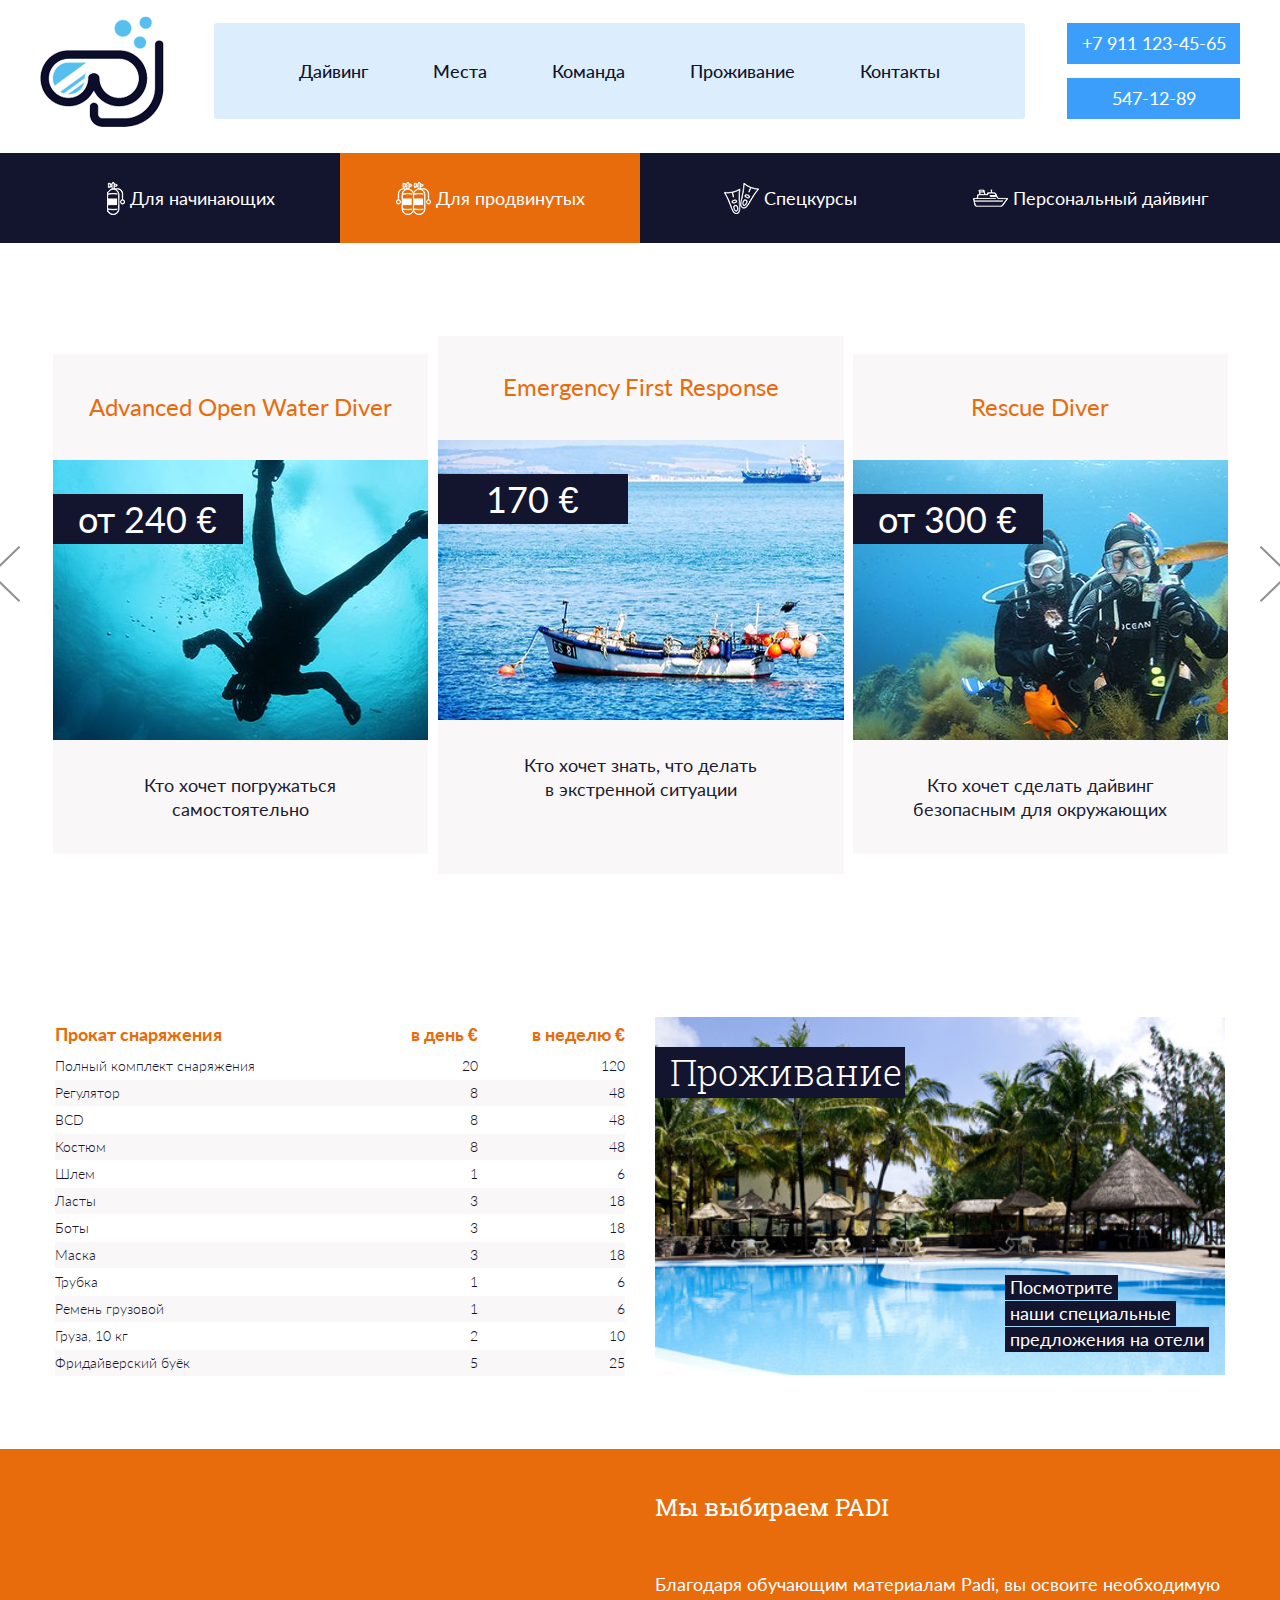
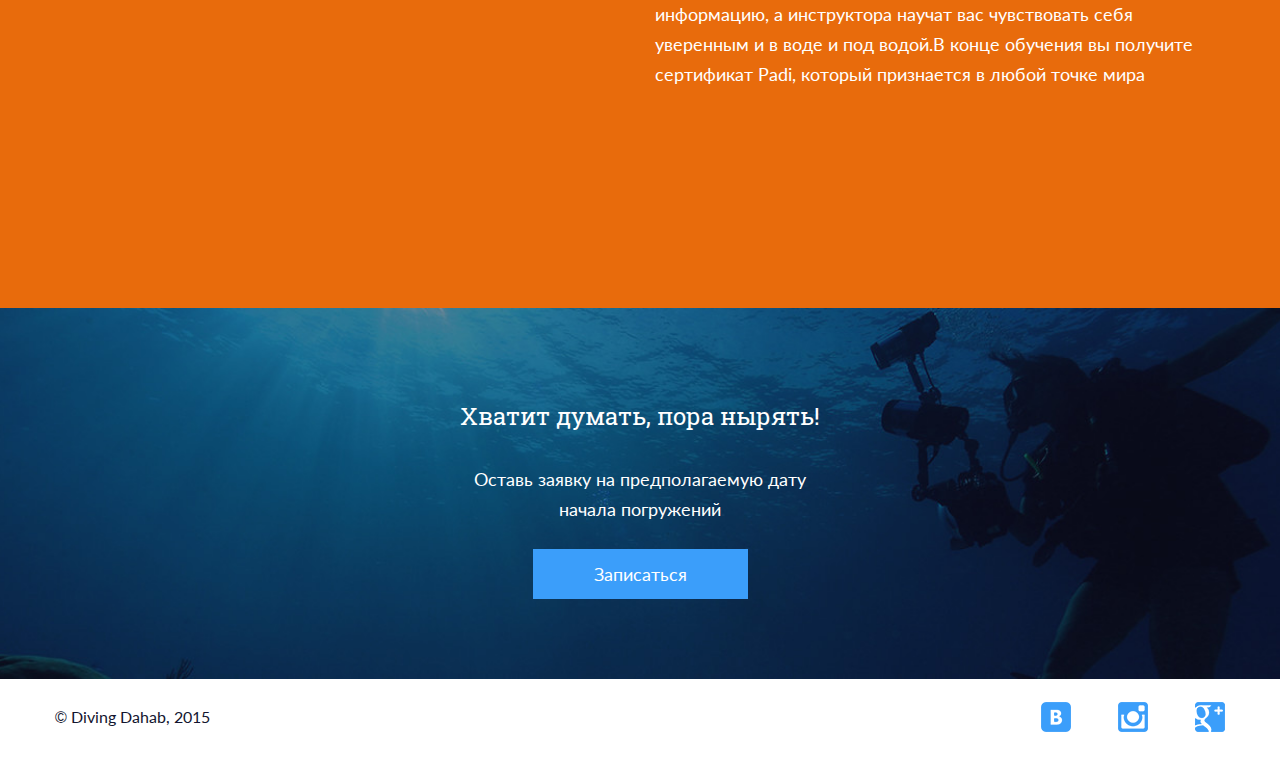
==== cources-catalog.html @ 4f6b6510 "almost done" ====
<!DOCTYPE html>
<html lang="ru">
<head>
	<meta charset="UTF-8">
	<title>Document</title>
	<link href='https://fonts.googleapis.com/css?family=Roboto+Slab:400,300&amp;subset=latin,cyrillic' rel='stylesheet' type='text/css'>
	<link rel="stylesheet" href="css/normalize.css">
	<link rel="stylesheet" href="css/style.css">	
	<link rel="stylesheet" href="css/tablet.css">
	<link rel="stylesheet" href="css/phone.css">
	<link rel="stylesheet" href="css/owl.carousel.css">
</head>
<body>


	<header class="page-header">
		<div class="container">
			<div class="row">
				<a href="index.html"><img src="img/logo.png" alt="" class="logo"></a>
				<div class="contacts-header center">
					<a href="" class="blue-btn phones">+7 911 123-45-65</a>
					<a href="" class="blue-btn phones">547-12-89</a>
				</div>
					<nav class="main-nav main-nav-inner-pages">
						<ul>
							<li><a href="cources-catalog.html">Дайвинг</a></li>
							<li><a href="">Места</a></li>
							<li><a href="">Команда</a></li>
							<li><a href="">Проживание</a></li>
							<li><a href="">Контакты</a></li>
						</ul>
					</nav>

            	<div class="adaptive-wrap">
					<a href="#" id="touch-menu"></a>
					<nav class="adaptive-nav">
						<ul>
							<li><a href="cources-catalog.html">Дайвинг</a></li>
							<li><a href="">Места</a></li>
							<li><a href="">Команда</a></li>
							<li><a href="">Проживание</a></li>
							<li><a href="">Контакты</a></li>
						</ul>
					</nav>
				</div>
			</div>
		</div>
	</header>
	
	<main>
	
	<!--Подменю-табы-->
		<div class="subheader">
			<div class="container">
				<div class="row">
					<nav class="courses-nav tabs__navigation">
						<li class="courses-nav_item"><a href="#first" class="subheader-link"><span class="course-icon start-course"></span><span class="course-name">Для начинающих</span></a></li>
						<li class="courses-nav_item"><a href="#second" class="subheader-link subheader-link--active"><span class="course-icon experienced-course"></span><span class="course-name">Для 
							продвинутых</span></a></li>
						<li class="courses-nav_item"><a href="#third" class="subheader-link"><span class="course-icon special-course"></span><span class="course-name">Спецкурсы</span></a></li>
						<li class="courses-nav_item"><a href="#fourth" class="subheader-link"><span class="course-icon personal-course"></span><span class="course-name">Персональный 
							дайвинг</span></a></li>
					</nav>
				</div>
			</div>
		</div>
		
<!--Содержимое табов-->
<!--Tab1-->
  		<div id="first" class="tabs__section">1</div>
<!--End Tab1-->


 <!--Tab 2-->
  		<div id="second" class="tabs__section">
  			
<!--Corses slider-->
				<div class="all-courses">
					<div class="container">
						<div class="row">
							<div class="client-courses-wrap">
								<div class="owl-carousel" id="courses-carousel">
									<div class="course-item">
										<a href="one-course.html">
											<p class="course-title">Advanced Open Water Diver</p>
											<img src="img/course-item-1.jpg" alt="" class="course-img">
											<p class="course-price">от 240 €</p>
											<p class="target-group">Кто хочет погружаться <br>самостоятельно</p>
										</a>
									</div>
									<div class="course-item">
										<a href="one-course.html">
											<p class="course-title">Emergency First Response</p>
											<img src="img/course-item-2.jpg" alt="" class="course-img">
											<p class="course-price">170 €</p>
											<p class="target-group">Кто хочет знать, что делать<br> в экстренной ситуации</p>
										</a>
									</div>
									<div class="course-item">
										<a href="one-course.html">
											<p class="course-title">Rescue Diver</p>
											<img src="img/course-item-3.jpg" alt="" class="course-img">
											<p class="course-price">от 300 €</p>
											<p class="target-group">Кто хочет сделать дайвинг <br>безопасным для окружающих</p>
										</a>
									</div>
									<div class="course-item">
										<a href="one-course.html">
											<p class="course-title">Advanced Open Water Diver</p>
											<img src="img/course-item-1.jpg" alt="" class="course-img">
											<p class="course-price">от 240 €</p>
											<p class="target-group">Кто хочет погружаться <br>самостоятельно</p>
										</a>
									</div>
									<div class="course-item">
										<a href="one-course.html">
											<p class="course-title">Emergency First Response</p>
											<img src="img/course-item-2.jpg" alt="" class="course-img">
											<p class="course-price">170 €</p>
											<p class="target-group">Кто хочет знать, что делать<br> в экстренной ситуации</p>
										</a>
									</div>
									<div class="course-item">
										<a href="one-course.html">
											<p class="course-title">Rescue Diver</p>
											<img src="img/course-item-3.jpg" alt="" class="course-img">
											<p class="course-price">от 300 €</p>
											<p class="target-group">Кто хочет сделать дайвинг <br>безопасным для окружающих</p>
										</a>
									</div>
									<div class="course-item">
										<a href="one-course.html">
											<p class="course-title">Advanced Open Water Diver</p>
											<img src="img/course-item-1.jpg" alt="" class="course-img">
											<p class="course-price">от 240 €</p>
											<p class="target-group">Кто хочет погружаться <br>самостоятельно</p>
										</a>
									</div>
									<div class="course-item">
										<a href="one-course.html">
											<p class="course-title">Emergency First Response</p>
											<img src="img/course-item-2.jpg" alt="" class="course-img">
											<p class="course-price">170 €</p>
											<p class="target-group">Кто хочет знать, что делать<br> в экстренной ситуации</p>
										</a>
									</div>
									<div class="course-item">
										<a href="one-course.html">
											<p class="course-title">Rescue Diver</p>
											<img src="img/course-item-3.jpg" alt="" class="course-img">
											<p class="course-price">от 300 €</p>
											<p class="target-group">Кто хочет сделать дайвинг <br>безопасным для окружающих</p>
										</a>
									</div>
								</div>
							</div>
						</div>
					</div>
				</div>
 <!--Corses slider-->	
			
<!---Offers-->
				<div class="offers">
					<div class="container">
						<div class="row">
							<div class="col-md-6 col-sm-7">
								<table class="offers-table">
									<tr>
										<th>Прокат снаряжения</th>
										<th>в день €</th>
										<th>в неделю €</th>
									</tr>
									<tr>
										<td>Полный комплект снаряжения</td>
										<td>20</td>
										<td>120</td>
									</tr>
									<tr>
										<td>Регулятор</td>
										<td>8</td>
										<td>48</td>
									</tr>
									<tr>
										<td>BCD</td>
										<td>8</td>
										<td>48</td>
									</tr>
									<tr>
										<td>Костюм</td>
										<td>8</td>
										<td>48</td>
									</tr>
									<tr>
										<td>Шлем</td>
										<td>1</td>
										<td>6</td>
									</tr>
									<tr>
										<td>Ласты</td>
										<td>3</td>
										<td>18</td>
									</tr>
									<tr>
										<td>Боты</td>
										<td>3</td>
										<td>18</td>
									</tr>
									<tr>
										<td>Маска</td>
										<td>3</td>
										<td>18</td>
									</tr>
									<tr>
										<td>Трубка</td>
										<td>1</td>
										<td>6</td>
									</tr>
									<tr>
										<td>Ремень грузовой</td>
										<td>1</td>
										<td>6</td>
									</tr>
									<tr>
										<td>Груза, 10 кг</td>
										<td>2</td>
										<td>10</td>
									</tr>
									<tr>
										<td>Фридайверский буёк</td>
										<td>5</td>
										<td>25</td>
									</tr>
								</table>
							</div>
							<div class="col-md-6 col-sm-5 col-xs-12">
								<div class="offers-image">
									<h3 class="service-item-title offers-img-title">Проживание</h3>
									<p class="offers-img-text service-hover-text"><span>Посмотрите</span> <span>наши специальные</span><span> предложения на отели</span></p>
								</div>
							</div>
						</div>
					</div>
				</div>
<!---Offers-->

<!--Learning-->
 				<div class="learning">
 					<div class="container">
 						<div class="row">
 							<div class="col-md-6 col-sm-12">
 								<div class="video-container"><iframe src="https://www.youtube.com/embed/E91O_fN4Mpo" allowfullscreen></iframe></div>
 							</div>
 							<div class="col-md-6 hide">
 								<p class="subtitle learning-title">Мы выбираем PADI</p>
 								<p class="learning-text">Благодаря обучающим материалам Padi,  вы освоите необходимую информацию, а инструктора научат вас чувствовать себя уверенным и в воде и под водой.В конце обучения вы получите сертификат Padi, который признается в любой точке мира
 								</p>
 							</div>
 						</div>
 					</div>
 				</div>
 <!--Learning-->
			
<!--Promo with btn-->
				<div class="courses-promo">
					<div class="container">
						<div class="row center">
							<p class="subtitle promo-title">Хватит думать, пора нырять!</p>
							<p class="promo-text courses-promo-text">Оставь заявку на предполагаемую дату <br>начала погружений</p>
							<a href="#0" class="cd-popup-trigger promo-btn blue-btn">Записаться</a>
						</div>
					</div>
				</div>
<!--Promo with btn-->
		
<!--Pop up-->
		<div class="cd-popup" role="alert">
			<div class="cd-popup-container">
				<p>Оставьте заявку, и мы с вами свяжемся</p>
				
				<div class="form-row clearfix">
					<div class="form-field pull-left">
						<label for="course-field" class="">Выберите курс:</label><br>
						<select name="course" id="course-field" class="max-size">
							<option value="course1">1</option>
							<option value="course2">2</option>
							<option value="course3">3</option>
							<option value="course4">4</option>
						</select>
					</div>
					<div class="form-field pull-left">
						<label for="">Имя</label><br>
						<input type="text" name="name" id="name-field" class="max-size">
					</div>
				</div>
				
				<div class="form-row clearfix">
					<div class="form-field pull-left hide-field">
						<label for="from-month-field" class="">Начало занятий:</label><br>
						<input type="text" name="from-day" class="narrow-size">
						<select name="from-month" id="from-month-field" class="mid-size">
							<option value="month1">Сентябрь</option>
							<option value="month2">Октябрь</option>
							<option value="month3">Ноябрь</option>
							<option value="month4">Декабрь</option>
						</select><br>
						<span class="comment">Когда желаете начать обучение?</span>
					</div>
					<div class="form-field pull-left">
						<label for="phone-field">Телефон</label><br>
						<input type="text" name="phone" id="phone-field" class="max-size">
					</div>
				</div>
				
				<div class="form-row clearfix">
					<div class="form-field pull-left hide-field">
						<label for="to-day-field" >Свободны до:</label><br>
						<input type="text" name="to-day" id="to-day-field" class="narrow-size">
						<input type="text" name="to-month" id="to-month-field" class="mid-size"><br>
						<span class="comment">До какой даты планируете заниматься?</span>
					</div>
					<div class="form-field pull-left">
						<label for="email-field">e-mail</label><br>
						<input type="text" name="email" id="email-field" class="max-size">
					</div>
				</div>
				
				<div class="form-row">
					<label for="wishes-field">Пожелания</label><br>	
					<textarea name="" rows="4" id="wishes-field" class="max-size"></textarea>
				</div>
				
				
					<ul class="cd-buttons">
						<li><a href="#0" type="submit" class="promo-btn blue-btn">Записаться</a></li>
					</ul>
				<a href="#0" class="cd-popup-close img-replace">Close</a>
			</div> 
		</div> 
<!--End pop up-->
		
			</div>
<!--End Tab-2-->
 			
 		
<!--Tab3-->
 		<div id="third" class="tabs__section">3</div>
<!--End Tab-3-->
 											
<!--Tab4-->
  		<div id="fourth" class="tabs__section">4</div>
<!--Tab4-->	


	</main>

			
<!--Footer-->
 	<footer class="page-footer">
 		<div class="container">
 			<div class="row">
 				<div class="col-md-3 col-sm-3 col-xs-4">
 					<p class="copywrite">&#169; Diving Dahab, 2015</p>
 				</div>
 				<div class="col-md-3 col-md-offset-6 col-sm-4 col-sm-offset-5 col-xs-4">
 					<div class="socials">
							<a href="#" class="social social-vk"></a>
							<a href="#" class="social social-inst"></a>
							<a href="#" class="social social-google"></a>
					</div>
 				</div>
 			</div>
 		</div>
 	</footer>
 		
 			
 	<script src="js/jquery-1.11.3.min.js" type="text/javascript"></script>
 	<script type="text/javascript" src="js/jquery-migrate-1.2.1.min.js"></script>
	<script type="text/javascript" src="js/index.js"></script>		
<!--Subheader tabs-->
	<script type="text/javascript" src="js/puretabs.js"></script>
	<script>
		var className = 'subheader-link',              // Общий класс ссылок
    	activeClassName = 'subheader-link--active' // Класс активной ссылки
  		pureTabs.init('subheader-link', 'subheader-link--active');
	</script>
<!--Subheader tabs-->
	
	<script src="js/owl.carousel.js"></script>
	
	<script>
	$(document).ready(function () {
  
    var carousel = $("#courses-carousel");
  
		carousel.owlCarousel({
     		items:3,
	 		itemsDesktopSmall : [1219,2],
    		itemsTablet: [768,1],
    		itemsMobile : [479,1],
	   		navigation:true,
			navigationText:false,
			autoPlay: 3000,
	   
     afterAction: function(el){
       //remove class active
       this
       .$owlItems
       .removeClass('active')
      
       //add class active
       this
       .$owlItems //owl internal $ object containing items
       .eq(this.currentItem + 1)
       .addClass('active')
      
     }
     
    }); 
});
	</script>
	
	
	<script>
	//Pop up

jQuery(document).ready(function($){
	//open popup
	$('.cd-popup-trigger').on('click', function(event){
		event.preventDefault();
		$('.cd-popup').addClass('is-visible');
	});
	
	//close popup
	$('.cd-popup').on('click', function(event){
		if( $(event.target).is('.cd-popup-close') || $(event.target).is('.cd-popup') ) {
			event.preventDefault();
			$(this).removeClass('is-visible');
		}
	});
	//close popup when clicking the esc keyboard button
	$(document).keyup(function(event){
    	if(event.which=='27'){
    		$('.cd-popup').removeClass('is-visible');
	    }
    });
});

	</script>
	

</body>		
</html>
---- css/style.css ----
/*Grid*/

body {
	overflow-x: hidden;
}

.container {
  margin-right: auto;
  margin-left: auto;
  padding-left: 15px;
  padding-right: 15px;
}
@media screen and (min-width: 768px) and (max-width:1219px) {
  .container {
    width: 768px;
  }
}

@media screen and (min-width: 992px) {
  .container {
    width: 970px;
  }
}

@media screen and (min-width: 1220px) {
  .container {
    width: 1200px;
  }
}
.container-fluid {
  margin-right: auto;
  margin-left: auto;
  padding-left: 15px;
  padding-right: 15px;
}
.row {
  margin-left: -15px;
  margin-right: -15px;
}
.col-xs-1, .col-sm-1, .col-md-1, .col-lg-1, .col-xs-2, .col-sm-2, .col-md-2, .col-lg-2, .col-xs-3, .col-sm-3, .col-md-3, .col-lg-3, .col-xs-4, .col-sm-4, .col-md-4, .col-lg-4, .col-xs-5, .col-sm-5, .col-md-5, .col-lg-5, .col-xs-6, .col-sm-6, .col-md-6, .col-lg-6, .col-xs-7, .col-sm-7, .col-md-7, .col-lg-7, .col-xs-8, .col-sm-8, .col-md-8, .col-lg-8, .col-xs-9, .col-sm-9, .col-md-9, .col-lg-9, .col-xs-10, .col-sm-10, .col-md-10, .col-lg-10, .col-xs-11, .col-sm-11, .col-md-11, .col-lg-11, .col-xs-12, .col-sm-12, .col-md-12, .col-lg-12 {

  min-height: 1px;
  padding-left: 15px;
  padding-right: 15px;
}

@media screen and (max-width: 767px) {
	.col-xs-1, .col-xs-2, .col-xs-3, .col-xs-4 {
  float: left;
}
.col-xs-4 {
  width: 100%;
}
.col-xs-3 {
  width: 75%;
}
.col-xs-2 {
  width: 50%;
}
.col-xs-1 {
  width: 25%;
}

.col-xs-offset-4 {
  margin-left: 100%;
}
.col-xs-offset-3 {
  margin-left: 75%;
}
.col-xs-offset-2 {
  margin-left: 50%;
}
.col-xs-offset-1 {
  margin-left: 25%;
}
.col-xs-offset-0 {
  margin-left: 0%;
}	
}

@media screen and (min-width: 768px) {
  .col-sm-1, .col-sm-2, .col-sm-3, .col-sm-4, .col-sm-5, .col-sm-6, .col-sm-7, .col-sm-8, .col-sm-9, .col-sm-10, .col-sm-11, .col-sm-12 {
    float: left;
  }
  .col-sm-12 {
    width: 100%;
  }
  .col-sm-11 {
    width: 91.66666667%;
  }
  .col-sm-10 {
    width: 83.33333333%;
  }
  .col-sm-9 {
    width: 75%;
  }
  .col-sm-8 {
    width: 66.66666667%;
  }
  .col-sm-7 {
    width: 58.33333333%;
  }
  .col-sm-6 {
    width: 50%;
  }
  .col-sm-5 {
    width: 41.66666667%;
  }
  .col-sm-4 {
    width: 33.33333333%;
  }
  .col-sm-3 {
    width: 25%;
  }
  .col-sm-2 {
    width: 16.66666667%;
  }
  .col-sm-1 {
    width: 8.33333333%;
  }
  
  .col-sm-offset-12 {
    margin-left: 100%;
  }
  .col-sm-offset-11 {
    margin-left: 91.66666667%;
  }
  .col-sm-offset-10 {
    margin-left: 83.33333333%;
  }
  .col-sm-offset-9 {
    margin-left: 75%;
  }
  .col-sm-offset-8 {
    margin-left: 66.66666667%;
  }
  .col-sm-offset-7 {
    margin-left: 58.33333333%;
  }
  .col-sm-offset-6 {
    margin-left: 50%;
  }
  .col-sm-offset-5 {
    margin-left: 41.66666667%;
  }
  .col-sm-offset-4 {
    margin-left: 33.33333333%;
  }
  .col-sm-offset-3 {
    margin-left: 25%;
  }
  .col-sm-offset-2 {
    margin-left: 16.66666667%;
  }
  .col-sm-offset-1 {
    margin-left: 8.33333333%;
  }
  .col-sm-offset-0 {
    margin-left: 0%;
  }
}
@media (min-width: 1220px) {
  .col-md-1, .col-md-2, .col-md-3, .col-md-4, .col-md-5, .col-md-6, .col-md-7, .col-md-8, .col-md-9, .col-md-10, .col-md-11, .col-md-12 {
    float: left;
  }
  .col-md-12 {
    width: 100%;
  }
  .col-md-11 {
    width: 91.66666667%;
  }
  .col-md-10 {
    width: 83.33333333%;
  }
  .col-md-9 {
    width: 75%;
  }
  .col-md-8 {
    width: 66.66666667%;
  }
  .col-md-7 {
    width: 58.33333333%;
  }
  .col-md-6 {
    width: 50%;
  }
  .col-md-5 {
    width: 41.66666667%;
  }
  .col-md-4 {
    width: 33.33333333%;
  }
  .col-md-3 {
    width: 25%;
  }
  .col-md-2 {
    width: 16.66666667%;
  }
  .col-md-1 {
    width: 8.33333333%;
  }

  .col-md-offset-12 {
    margin-left: 100%;
  }
  .col-md-offset-11 {
    margin-left: 91.66666667%;
  }
  .col-md-offset-10 {
    margin-left: 83.33333333%;
  }
  .col-md-offset-9 {
    margin-left: 75%;
  }
  .col-md-offset-8 {
    margin-left: 66.66666667%;
  }
  .col-md-offset-7 {
    margin-left: 58.33333333%;
  }
  .col-md-offset-6 {
    margin-left: 50%;
  }
  .col-md-offset-5 {
    margin-left: 41.66666667%;
  }
  .col-md-offset-4 {
    margin-left: 33.33333333%;
  }
  .col-md-offset-3 {
    margin-left: 25%;
  }
  .col-md-offset-2 {
    margin-left: 16.66666667%;
  }
  .col-md-offset-1 {
    margin-left: 8.33333333%;
  }
  .col-md-offset-0 {
    margin-left: 0%;
  }
}

.clearfix:before,
.clearfix:after,
.container:before,
.container:after,
.container-fluid:before,
.container-fluid:after,
.row:before,
.row:after {
  content: " ";
  display: table;
}
.clearfix:after,
.container:after,
.container-fluid:after,
.row:after {
  clear: both;
}
.center-block {
  display: block;
  margin-left: auto;
  margin-right: auto;
}
.pull-right {
  float: right !important;
}
.pull-left {
  float: left !important;
}


/*Общие стили*/

@font-face {
    font-family: 'Lato';
    src: url('../fonts/latoregular.woff2') format('woff2'),
		url('../fonts/latoregular.woff') format('woff'),
		url('../fonts/latoregular.ttf') format('truetype');
    font-weight: 400;
    font-style: normal;
}

@font-face {
    font-family: 'Lato';
    src: url('../fonts/latoitalic.woff2') format('woff2'),
		url('../fonts/latoitalic.woff') format('woff'),
		url('../fonts/latoitalic.ttf') format('truetype');
    font-weight: 400;
    font-style: italic;
}

@font-face {
    font-family: 'Lato';
    src: url('../fonts/latomedium.woff2') format('woff2'),
		url('../fonts/latomedium.woff') format('woff'),
		url('../fonts/latomedium.ttf') format('truetype');
    font-weight: 500;
    font-style: normal;
}

@font-face {
    font-family: 'Lato';
    src: url('../fonts/latobold.woff2') format('woff2'),
		url('../fonts/latobold.woff') format('woff'),
		url('../fonts/latobold.ttf') format('truetype');
    font-weight: 700;
    font-style: normal;
}

@font-face {
    font-family: 'Lato';
    src: 
		url('../fonts/latolight.woff2') format('woff2'), 
		url('../fonts/latolight.woff') format('woff'), 
		url('../fonts/latolight.ttf') format('truetype');
    font-weight: 300;
    font-style: normal;
}

body {
    font-family: 'Lato', sans-serif;
    font-size: 18px;
	color: #13152f;
	font-weight: 400;
}


.center {
	text-align: center;
}

.page-header, .about-us, .services, .promo, .reviews, .main-page-header, .learning, .offers, .courses-promo {
	-webkit-box-sizing: border-box;
	-moz-box-sizing: border-box;
	box-sizing: border-box;
}

/*Стили главной*/

/*Header*/

.main-page-header {
	min-height: 508px;
	background: url(../img/bg_header.jpg) no-repeat 50% 50%;
	-webkit-background-size: cover;
	background-size: cover;
	padding: 16px 0 152px;
}

.logo {
	float: left;
	margin-right: 50px;
	width: 124px;
	height: 111px;
}


.adaptive-nav {
	display: none;
}

.main-nav {
	float: left;
	text-align: center;
	margin-top: 7px;
	margin-right: 30px;
	min-height: 96px;
	background-color: rgba(255,255,255,0.6);
	border-radius: 3px;
	padding: 0 85px;
	-webkit-box-sizing: border-box;
	-moz-box-sizing: border-box;
	box-sizing: border-box;
}

.main-nav ul {
	margin: 0;
	padding: 0;
}

.main-nav li {
	display: inline-block;
	vertical-align: middle;
    margin-right: 60px;
	line-height: 96px;
}

.main-nav li:last-child {
	margin-right: 0;
} 

.main-nav a {
	color: #12142d;
	font-weight: 500;
	padding-bottom: 3px;
}

.main-nav a:hover {
	border-bottom: 3px solid #4aa5f9;
}

/*Адаптвная менюшка*/

.adaptive-wrap {
	display: none;
	position: absolute;
	top: 100px;
	clear: both;
	background: rgba(255,255,255,0.9);
	margin-top: 8px;
	width: 100%;
	border-radius: 3px;
}

.adaptive-nav {
	display: block;
}
	
.adaptive-nav li {
		padding-left: 17px;
		margin-bottom: 10px;
}
	
.adaptive-nav a {
		color: #12142d;
		font-weight: 500;
		padding-bottom: 3px;
}
	
.adaptive-nav a:hover {
		border-bottom: 3px solid #4aa5f9;
}
	
#touch-menu {
		display: block;
		height: 50px;
		background: url(../img/icon_menu.png) no-repeat 97% 50%;
}

.contacts-header {
	float: right;
	width: 173px;
	margin-top: 7px;
}

.blue-btn {
	color: #fff;
	background-color: #3b9efa;
	display: inline-block;
	-webkit-box-sizing: border-box;
	-moz-box-sizing: border-box;
	box-sizing: border-box;
	text-align: center;
}

.blue-btn:hover {
	background-color: #43bef9;
}

.phones {
	width: 173px;
	height: 41px;
	line-height: 41px;
	color: #fff;
	margin-bottom: 14px;
	background-color: #3b9efa;
}

.phones:last-child {
	margin-bottom: 0;
}

.header-title {
	margin-top: 100px;
	margin-bottom: 11px;
	font-size: 36px;
	line-height: 46px;
	font-weight: 700;
	color: #fff;
	display: inline-block;
	padding: 0 12px;
	background-color: #13152e;
}

.header-subtitle {
	color: #fff;
	font-size: 24px;
	line-height: 38px;
	font-weight: 700;
	width: 620px;
}

.header-subtitle span {
	background-color: #13152e;
	line-height: 35px;
	height: 35px;
}


/*about us*/

.about-us {
	min-height: 527px;
	padding: 7px 0;
}

.about-us-info {
	padding-top: 43px;
}

.subtitle {
	font-family: 'Roboto Slab', serif;
	font-size: 24px;
	line-height: 36px;
}

.about-us-title {
	margin-bottom: 25px;
}

.about-us_text {
	line-height: 30px;
	margin-bottom: 50px;
}

.about-us_feature {
	margin-bottom: 40px;
	color: #e86b0c;
	display: inline-block;
	vertical-align: middle;
}

.about-us_feature:before {
	content: '';
	display: inline-block;
	vertical-align: middle;
	width: 30px;
	height: 30px;
	margin-right: 10px;
}

.feature-wifi:before {
	background: url(../img/sprites.png) no-repeat -50px -150px;
}

.feature-rus-team:before {
	background: url(../img/sprites.png) no-repeat  0 -150px;
}

.feature-supplies:before {
	background: url(../img/sprites.png) no-repeat 0 -100px;
}

.feature-rest:before {
	background: url(../img/sprites.png) no-repeat -50px -99px;
}

/*About us - photos*/

.about-us-photos {
	position: absolute;
	right: 0;
	font-size: 0;
	height: 515px;
	width: 50%;
	padding-left: 15px;
}

.abous-us_img {
	display: inline-block;
	margin-right: 1%;
	
}

.abous-us_img-1 {
	width: 37%;
	height: 339px;
	background: url(../img/about-us-1.jpg) no-repeat 50% 50%;
	-webkit-background-size: cover;
	background-size: cover;
	margin-bottom: 8px;
}

.abous-us_img-2 {
	width: 62%;
	height: 339px;
	background: url(../img/about-us-2.jpg) no-repeat 50% 50%;
	-webkit-background-size: cover;
	background-size: cover;
	margin-right: 0;
	margin-bottom: 8px;
}

.abous-us_img-3 {
	width: 37%;
	height: 166px;
	background: url(../img/about-us-3.jpg) no-repeat 50% 50%;
	-webkit-background-size: cover;
	background-size: cover;
}

.abous-us_img-4 {
	width: 30.5%;
	background: url(../img/about-us-4.jpg) no-repeat 50% 50%;
	height: 166px;
	-webkit-background-size: cover;
	background-size: cover;
}

.abous-us_img-5 {
	width: 30.5%;
	margin-right: 0;
	background: url(../img/about-us-5.jpg) no-repeat 50% 50%;
	height: 166px;
	-webkit-background-size: cover;
	background-size: cover;
}

/*Services*/

.services {
	font-size: 0;
}

.service-item {
	display: inline-block;
	position: relative;
	width: 33%;
	height: 350px;
	margin-right: 0.3%;
}

.service-item:last-child {
	margin-right: 0;
}

.service-item-diving {
	background-image: url(../img/diving.jpg);
	-webkit-background-size: cover;
	background-size: cover;
}

.service-item-places {
	background-image: url(../img/places.jpg);
	-webkit-background-size: cover;
	background-size: cover;
}

.service-item-living {
	background-image: url(../img/living.jpg);
	-webkit-background-size: cover;
	background-size: cover;
}

.service-item-title {
	position: absolute;
	top: 30px;
	font-size: 36px;
	color: #fff;
	width: 250px;
	background-color: #13152e;
	font-family: 'Roboto Slab', serif;
	font-weight: 300;
	padding-left: 15px;
	z-index: 5;
}

.service-hover {
	position: absolute;
	width: 100%;
	height: 350px;
	background-color: rgba(19,21,46, 0.86);
	visibility: hidden;

}

.service-hover-text {
	position: absolute;
	font-size: 18px;
	line-height: 26px;
	color: #fff;
	width: 220px;
	right: 0;
	bottom: 23px;
}

.service-hover span {
	display: inline-block;
	background: #13152e;
	padding: 0px 12px 0px 6px;
	margin-bottom: 1px;
	height: 25px;
	line-height: 25px;
}

.service-item:hover {
	background-color: rgba(19,21,46,0.2);
}

.service-item:hover .service-hover{
	visibility: visible;
}


/*Promo*/

.promo {
	min-height: 350px;
	padding: 55px 0;
}

.promo-title {
	margin-bottom: 36px;
}

.promo-text {
	width: 775px;
	margin: 0 auto;
	line-height: 30px;
	margin-bottom: 45px;
}

.promo-text-adaptive {
	display: none;
	margin: 0 auto;
	line-height: 30px;
	margin-bottom: 60px;
}

.promo-btn {
	width: 215px;
	height: 50px;
	line-height: 50px;
}


/*Team*/

.team {
	font-size: 0;
	overflow: hidden;
	width: 2300px;
	margin: 0 auto 8px;
}

.team-member {
	font-size: 34px;
	display: inline-block;
	width: 275px;
	height: 275px;
	margin-right: 9px;
	vertical-align: middle;
	position: relative;
}

.team-member:last-child {
	margin-right: 0;
}

.team-member_hover {
	font-family: 'Roboto Slab', serif;
	width: 275px;
	height: 275px;
	color: #fff;
	font-size: 34px;
	line-height: 40px;
	font-weight: 300;
	position: absolute;
	top: 0;
	visibility: hidden;
	padding: 15px 25px 0 19px;
}

.team-member:hover .team-member_hover {
	visibility: visible;
	background-color: rgba(19,21,46,0.86);
	cursor: pointer;
}


/*Reviews*/

.reviews {
	min-height: 350px;
	background-color: #e86b0c;
	padding: 39px 0 36px;
}

.review-slider-wrap {
	position: relative;
}

.review-author {
	position: relative;
	margin-right: 6.35%;
	width: 24%;
	display: inline-block;
	vertical-align: middle;
	overflow: hidden;
}

.review-author img {
	width: 275px;
	height: 275px;
}

.review-author_name {
	position: absolute;
	color: #fff;
	height: 35px;
	line-height: 35px;
	padding-left: 20px;
	padding-right: 48px;
	background-color: #13152e;
	left: 0;
	bottom: 14px;
}

.review-text {
	width: 60%;
	padding: 0 55px;
	color: #fff;
	display: inline-block;
	vertical-align: middle;
	font-size: 24px;
	position: relative;
}

.review-text:before, .review-text:after {
	content: '';
	position: absolute;
	width: 25px;
	height: 23px;
	
}

.review-text:before{
	background: url(../img/sprites.png) no-repeat -250px -125px;
	left: 0;
	top: 5px;
}

.review-text:after {
	background: url(../img/sprites.png) no-repeat -300px -125px;
	right: 0;
	bottom: 5px;
}

.review-prev {
	position: absolute;
	right: 0;
	top: 0;
	background: url(../img/sprites.png) no-repeat -70px 0;
	width: 68px;
	height: 38px;
}

.review-prev:hover {
	background: url(../img/sprites.png) no-repeat -70px -50px;
}

.review-next {
	position: absolute;
	right: 0;
	bottom: 0;
	background: url(../img/sprites.png) no-repeat 0 0;
	width: 68px;
	height: 38px;
}

.review-next:hover {
	background: url(../img/sprites.png) no-repeat 0 -50px;
}



/*Footer*/

.main-page-footer {
	min-height: 574px;
	background: url(../img/bg_footer.jpg) no-repeat 50% 50%;
	-webkit-background-size: cover;
	background-size: cover;
	color: #fff;
	padding: 31px 0 40px;
}

.contacts-footer {
	width: 85%;
	min-height: 433px;
	-webkit-box-sizing: border-box;
	-moz-box-sizing: border-box;
	box-sizing: border-box;
	border: 1px solid #55c4fa;
	padding: 33px 0 45px 20px;
}

.country {
	margin-bottom: 51px;
}

.country:last-child {
	margin-bottom: 0;
}

.country-title {
	margin-bottom: 40px;
}

.country-address, .country-phone {
	margin-bottom: 9px;
}

.country-address:before, .country-phone:before, .country-email:before {
	content: '';
	display: inline-block;
	vertical-align: middle;
	width: 26px;
	height: 26px;
	margin-right: 15px;
}

.country-address:before {
	background: url(../img/sprites.png) no-repeat -330px 0;
}

.country-phone:before {
	background: url(../img/sprites.png) no-repeat -300px -80px;
}

.country-email:before {
	background: url(../img/sprites.png) no-repeat -300px 5px;
}

.feedback {
	padding-top: 40px;
	min-height: 443px;
	-webkit-box-sizing: border-box;
	-moz-box-sizing: border-box;
	box-sizing: border-box;
	position: relative;
}

.feedback-title {
	margin-bottom: 45px;
}

.feedback-text {
	margin-bottom: 40px;
}

/*Feedback form*/

.feedback-form {
	margin: 0;
	padding: 0;
}

.feedback-form input, .feedback-form textarea {
	background-color: transparent;
	border: none;
	outline: none;
	border-bottom: 1px solid #3b9efa;
}

.feedback-form input {
	display: inline-block;
	height: 47px;
	width: 47.5%;
	margin-right: 4%;
	margin-bottom: 32px;
	-webkit-box-sizing: border-box;
	-moz-box-sizing: border-box;
	box-sizing: border-box;
}

.feedback-form input:last-child {
	margin-right: 0;
	
}

.feedback-form input::-webkit-input-placeholder, 
.feedback-form textarea::-webkit-input-placeholder {
	color: #fff;
	padding-left: 20px;
}

.feedback-form textarea {
	width: 100%;
}

.feedback-btn {
	min-width: 203px;
	height: 50px;
	line-height: 50px;
	position: absolute;
	bottom: 0;
}

.copywrite {
	padding-top: 35px;
	font-size: 16px;
	line-height: 36px;
}

.socials {
	text-align: right;
	margin-top: 40px;
}

.social {
	display: inline-block;
	width: 30px;
	height: 30px;
	margin-right: 42px;
}

.social:last-child {
	margin-right: 0;
}

.social-vk {
	background: url(../img/sprites.png) no-repeat 0 -200px;
}

.social-vk:hover {
	background: url(../img/sprites.png) no-repeat -50px -200px;
}

.social-inst {
	background: url(../img/sprites.png) no-repeat -100px -150px;
}

.social-inst:hover {
	background: url(../img/sprites.png) no-repeat -150px -150px;
}

.social-google {
	background: url(../img/sprites.png) no-repeat -100px -100px;
}

.social-google:hover {
	background: url(../img/sprites.png) no-repeat -150px -100px;
}

/*End main page*/




/*Catalog of courses page*/

.page-header {
	min-height: 150px;
	padding: 16px 0 26px;
}

.main-nav-inner-pages {
	background: rgba(78,168,250, 0.2);
}

/*subheader*/

.subheader {
	height: 90px;
	background: #13152e;
}

.courses-nav {
	text-align: center;
	font-size: 0;
}

.courses-nav_item {
	font-size: 18px;
	display: inline-block;
	width: 25%;
	vertical-align: middle;
	height: 90px;
}

.subheader-link {
	color: #fff;
	display: inline-block;
	vertical-align: middle;
	width: 100%;
	position: relative;
	height: 90px;
	-webkit-box-sizing: border-box;
	-moz-box-sizing: border-box;
	box-sizing: border-box;
}

.courses-nav_item:hover {
	background: #e86b0c;
}

.subheader-link--active {
	background: #e86b0c;
}

.course-icon {
	display: inline-block;
	vertical-align: middle;
	width: 35px;
	margin-right: 5px;
	height: 90px;
}

.course-name {
	display: inline-block;
	vertical-align: middle;
	height: 90px;
	line-height: 90px;
}

.start-course {
	background: url(../img/sprites.png) no-repeat -150px -200px;
	width: 20px;
	height: 33px;
}

.experienced-course {
	background: url(../img/sprites.png) no-repeat -200px -200px;
	width: 35px;
	height: 33px;
}

.special-course {
	background: url(../img/sprites.png) no-repeat -250px -200px;
	width: 35px;
	height: 31px;
}

.personal-course {
	background: url(../img/sprites.png) no-repeat -250px -150px;
	width: 35px;
	height: 18px;
}


/*courses-slider*/

.all-courses {
	min-height: 715px;
	padding: 93px 0 125px;
	text-align: center;
}

.owl-carousel {
	text-align: center;
}

.course-item {
	width: 375px;
	margin: 18px auto;
}

.owl-item.active div > a{
	margin-top: -20px;
	height: 540px;
	width: 406px;
	margin-left: -15px;
}

.course-item a{
	display: block;
	width: 375px;
	min-height: 500px;
	-webkit-box-sizing: border-box;
	-moz-box-sizing: border-box;
	box-sizing: border-box;
	text-align: center;
	background: #f9f7f7;
	position: relative;
}

.course-title {
	color: #e86b0c;
	font-size: 24px;
	line-height: 106px;
	width: 100%;
}

.course-img {
	width: 100%;
	height: 280px;
	margin-bottom: 33px;
}

.course-price {
	position: absolute;
	left: 0;
	height: 50px;
	width: 190px;
	font-size: 36px;
	color: #fff;
	background: #13152e;
	top: 140px;
}

.target-group {
	color: #1a1c34;
	line-height: 24px;
}

.owl-prev {
	position: absolute;
	background: url(../img/sprites.png) no-repeat -150px 0;
	width: 30px;
	height: 56px;
	left: -50px;
	top: 210px;
	cursor: pointer;
}

.owl-prev:hover {
	background: url(../img/sprites.png) no-repeat -180px 0;
}

.owl-next {
	position: absolute;
	background: url(../img/sprites.png) no-repeat -215px 0;
	width: 30px;
	height: 56px;
	cursor: pointer;
	right: -50px;
	top: 210px;
}

.owl-next:hover {
	background: url(../img/sprites.png) no-repeat -250px 0;
}


/*Special offers*/

.offers {
	padding-bottom: 73px;
	min-height: 430px;
}

.offers-table {
	width: 100%;
	text-align: right;
	font-size: 14px;
}

.offers-table th {
	color: #e86b0c;
	height: 35px;
	font-size: 18px;
}

tr td:first-child, tr th:first-child {
	text-align: left;
}

tr td {
	font-weight: 300;
}

tr:nth-child(2n) {
	height: 28px;
}

tr:nth-child(2n+1) {
	height: 26px;
	background-color: #f9f7f7;
}

tr:first-child {
	background-color: #fff;
}

.offers-image {
	background: url(../img/living.jpg) no-repeat 0 0;
	-webkit-background-size: cover;
	background-size: cover;
	width: 100%;
	height: 358px;
	position: relative;
}

.service-hover-text span {
	display: inline-block;
	background-color: #13152e;
	padding: 0 5px;
	line-height: 25px;
}


/*Video learning block*/

.learning {
	min-height: 445px;
	padding: 46px 0;
	background-color: #e86b0c;
}

.video-container iframe {
	border: none;
	width: 100%;
	height: 360px;
}

.learning-title {
	color: #fff;
	line-height: 24px;
	margin-bottom: 50px;
}

.learning-text {
	line-height: 30px;
	color: #fff;
}

.courses-promo {
	min-height: 355px;
	padding: 90px 0 80px;
	background: url(../img/bg_call-courses-pages.jpg) no-repeat 50% 50%;
	-webkit-background-size: cover;
	background-size: cover;
	color: #fff;
}

.courses-promo .promo-title {
	margin-bottom: 30px;
}

.courses-promo .promo-text {
	margin-bottom: 25px;
}


/*footer*/

.page-footer {
	min-height: 78px;
	vertical-align: middle;
}

.page-footer .copywrite {
	padding: 0;
	margin-top: 20px;
}

.page-footer .socials {
	margin: 0;
	margin-top: 23px;
}

.social {
    width: 30px;
	height: 30px;
}

.page-footer .social-vk {
	background: url(../img/sprites.png);
	background-position:-50px -200px;
}

.page-footer .social-vk:hover {
	background: url(../img/sprites.png);
	background-position: -100px -200px ;
}

.page-footer .social-inst {
	background: url(../img/sprites.png);
	background-position: -150px -150px ;
}

.page-footer .social-inst:hover {
	background: url(../img/sprites.png);
	background-position: -200px -150px ;
}

.page-footer .social-google {
	background: url(../img/sprites.png);
	background-position: -150px -100px ;
}

.page-footer .social-google:hover {
	background: url(../img/sprites.png);
	background-position: -200px -100px ;
}

/*End catalog page*/


/*Single course page*/

.single-course {
	min-height: 480px;
	margin-top: 35px;
}

.single-course-title {
	text-align: center;
	font-weight: 400;
	font-size: 36px;
	color: #fff;
	height: 90px;
	line-height: 90px;
	background: #e86b0c;
}

.single-course-info {
	height: 390px;
	background: url(../img/bg_single-course.jpg) no-repeat 50% 50%;
	-webkit-background-size: cover;
	background-size: cover;
	position: relative;
}

.single-course-numbers {
	color: #fff;
	font-size: 0px;
	padding-top: 20px;
	height: 90px;
	background: rgba(19,21,46,0.7);
}

.single-course-numbers span {
	display: inline-block;
	font-size: 36px;
	width: 25%;
	text-align: center;
}

.single-course-text {
	position: absolute;
	right: 0;
	bottom: 35px;
	color: #fff;
	width: 595px;
	font-size: 24px;
	line-height: 35px;
}

.single-course-text span {
	display: inline-block;
	background-color: #13152e;
	padding: 0 5px;
	line-height: 33px;
}

.single-course-details {
	min-height: 515px;
	padding: 45px 0 65px;
	-webkit-box-sizing: border-box;
	-moz-box-sizing: border-box;
	box-sizing: border-box;
}

/*lessons tabs*/

.lesson-tabs {
	list-style: none;
	margin-bottom: 30px;
	font-size: 0;
}

.lesson__number {
	display: inline-block;
	vertical-align: middle;
	font-size: 18px;
	margin-right: 5px;
}

.lesson__number:last-child {
	margin-right: 0;
}

.lesson-tabs-link {
	display: inline-block;
	height: 60px;
	border: 1px solid #949494;
	min-width: 60px;
	padding: 0 10px 0 10px;
	-webkit-box-sizing: border-box;
	-moz-box-sizing: border-box;
	box-sizing: border-box;
	text-align: center;
	line-height: 60px;
	color: #949494;
	cursor: pointer;
}

li.current {
	background-color: #13152e;
	color: #fff;
	border: 1px solid transparent;
}

.lesson-title {
	text-align: center;
	font-size: 24px;
	color: #e86b0c;
	margin-bottom: 20px;
}

.lesson-text {
	line-height: 30px;
	margin-bottom: 30px;
}

.lesson-text:last-child {
	margin-bottom: 0;
}


.tab-content{
	display: none;
}

.tab-content.current{
	display: inherit;
}


/*lesson details*/

.accordeon__item {
	background: #f9f7f7;
	margin-bottom: 10px;
}

.lesson-details_title {
	display: block;
	line-height: 60px;
	height: 60px;
	background-color: #eee;
	color: #949494;
	padding-left: 17px;	 transition: all 0.5s ease;
  -moz-transition: all 0.5s ease;
  -webkit-transition: all 0.5s ease;
	cursor: pointer;
}

.lesson-details-active {
	background-color: #e86b0c;
	color: #fff;
}

.lesson-details_title:before {
	content: '';
	display: inline-block;
	vertical-align: middle;
	width: 20px;
	height: 20px;
	margin-right: 10px;
	background-image: url(../img/sprites.png);
	background-position: -330px -50px;
}

.lesson-details-active:before {
	background-image: url(../img/sprites.png);
	background-position: -300px -50px ;
}

.lesson-details_text {
	padding: 10px 0 30px 15px;
}

.single-course-promo-text {
	font-size: 24px;
}


/*pop up styles*/
.img-replace {
  /* replace text with an image */
  display: inline-block;
  overflow: hidden;
  text-indent: 100%;
  color: transparent;
  white-space: nowrap;
}

.cd-popup {
  position: fixed;
  left: 0;
  top: 0;
  height: 100%;
  width: 100%;
  background-color: rgba(44,48,49,0.39);
  opacity: 0;
  visibility: hidden;
  -webkit-transition: opacity 0.3s 0s, visibility 0s 0.3s;
  -moz-transition: opacity 0.3s 0s, visibility 0s 0.3s;
  transition: opacity 0.3s 0s, visibility 0s 0.3s;
	z-index: 20;
}
.cd-popup.is-visible {
  opacity: 1;
  visibility: visible;
  -webkit-transition: opacity 0.3s 0s, visibility 0s 0s;
  -moz-transition: opacity 0.3s 0s, visibility 0s 0s;
  transition: opacity 0.3s 0s, visibility 0s 0s;
}

.cd-popup-container {
  position: relative;
  width: 725px;
  margin: 1em auto;
  background: #FFF;
  text-align: left;
	padding: 0 65px 45px 65px;
  box-shadow: 0 0 20px rgba(0, 0, 0, 0.2);
	
  -webkit-transform: translateY(-40px);
  -moz-transform: translateY(-40px);
  -ms-transform: translateY(-40px);
  -o-transform: translateY(-40px);
  transform: translateY(-40px);
  /* Force Hardware Acceleration in WebKit */
  -webkit-backface-visibility: hidden;
  -webkit-transition-property: -webkit-transform;
  -moz-transition-property: -moz-transform;
  transition-property: transform;
  -webkit-transition-duration: 0.3s;
  -moz-transition-duration: 0.3s;
  transition-duration: 0.3s;
}
.cd-popup-container p {
	font-family: 'Roboto Slab', serif;
	font-size: 24px;
	line-height: 20px;
  	padding: 50px 0;
	text-align: center;
}
.cd-popup-container .cd-buttons:after {
  content: "";
  display: table;
  clear: both;
}
.cd-popup-container .cd-buttons li {
  float: right;
  list-style: none;
}
.cd-popup-container .cd-buttons a {
  display: block;
  color: #FFF;
  -webkit-transition: background-color 0.2s;
  -moz-transition: background-color 0.2s;
  transition: background-color 0.2s;
}

.cd-popup-container .cd-popup-close {
  position: absolute;
  top: 8px;
  right: 8px;
  width: 30px;
  height: 30px;
}

.cd-popup-container .cd-popup-close::before, .cd-popup-container .cd-popup-close::after {
  content: '';
  position: absolute;
  top: 12px;
  width: 14px;
  height: 3px;
  background-color: #8f9cb5;
}

.cd-popup-container .cd-popup-close::before {
  -webkit-transform: rotate(45deg);
  -moz-transform: rotate(45deg);
  -ms-transform: rotate(45deg);
  -o-transform: rotate(45deg);
  transform: rotate(45deg);
  left: 8px;
}
.cd-popup-container .cd-popup-close::after {
  -webkit-transform: rotate(-45deg);
  -moz-transform: rotate(-45deg);
  -ms-transform: rotate(-45deg);
  -o-transform: rotate(-45deg);
  transform: rotate(-45deg);
  right: 8px;
}
.is-visible .cd-popup-container {
  -webkit-transform: translateY(0);
  -moz-transform: translateY(0);
  -ms-transform: translateY(0);
  -o-transform: translateY(0);
  transform: translateY(0);
}

.form-row {
	margin-bottom: 15px;
	font-weight: 300;
}

.form-field {
	width: 280px;
}

.form-field:first-child {
	margin-right: 30px;
}

.comment {
	font-size: 12px;
}

.narrow-size {
	width: 25.5%;
	margin-right: 10.5%;
}

.mid-size {
	width: 62%;
}

.max-size {
	width: 100%;
}

select, input, textarea {
	border: 0;
	background: #f9f7f7;
}
---- css/tablet.css ----
@media screen and (max-width:1219px) {

	
/*main page*/
	.main-page-header {
		min-height: 408px;
	}
	
	.logo {
		height: 80px;
		width: 92px;
	}

	.main-nav {
		float: none;
		clear: both;
		display: block;
		min-width: 100%;
		min-height: 50px;
		margin-top: 13px;
		text-align: center;
	}

	.main-nav li {
		margin-right: 55px;
		line-height: 50px;
		font-size: 16px;
	}

	.contacts-header {
		margin-top: 0;
		margin-bottom: 11px;
	}

	.phones {
		margin-bottom: 3px;
	}

	.about-us {
		min-height: 770px;
		padding: 7px 0;
	}
	
	.about-us-photos {
		position: static;
		width: 100%;
		height: 350px;
		padding: 0;
		margin-bottom: 6px;
	}

	.photos-wrap {
		position: absolute;
		width: 100%;
		height: 350px;
		left: 0;
		right: 0;
	}

	.abous-us_img {
		height: 350px;
	}

	.abous-us_img-1, .abous-us_img-4, .abous-us_img-5 {
		display: none;
	}
	.abous-us_img-2 {
		margin-right: 1%;
		width: 60%;
		margin-bottom: 0;
	}

	.abous-us_img-3 {
		height: 350px;
		width: 39%;
		margin-right: 0;
	}

	.service-item, .service-hover {
		height: 360px;
	}

	.service-item-title {
		font-size: 24px;
		width: 185px;
	}

	.team-member {
		width: 268px;
		height: 268px;
		margin-right: 4px;
		overflow: hidden;
	}

	.review-author {
		width: 33%;
		margin-right: 7%;
		height: 260px;
	}
	
	.review-autor img {
		width: 260px;
		height: 260px;
	}

	.review-text {
		width: 59%;
		overflow: hidden;
	}

	.review-text:before, .review-text:after {
		width: 19px;
		height: 21px;
	}
	
	.review-prev, .review-next {
		position: relative;
		display: none;
	}
	
	.slick-dots {
		position: absolute;
		bottom: -10px;
		display: block;
    width: 59%;
		margin-left: 40%;
    list-style: none;
    text-align: center;
	}
	
	.slick-dots li {
    position: relative;
    display: inline-block;
    width: 20px;
    height: 20px;
    margin: 0 5px;
    padding: 0;
    cursor: pointer;
}
	
	.slick-dots li button
{
/*    font-size: 0;*/
    line-height: 0;
    display: block;
    width: 20px;
    height: 20px;
    padding: 5px;
    cursor: pointer;
    color: transparent;
    border: 0;
    outline: none;
    background: transparent;
}
	
	.slick-dots li button:hover,
.slick-dots li button:focus
{
    outline: none;
}
.slick-dots li button:hover:before,
.slick-dots li button:focus:before
{
    opacity: 1;
}
.slick-dots li button:before
{
    font-family: 'slick';
    font-size: 6px;
    line-height: 20px;
    position: absolute;
    top: 0;
    left: 0;
    width: 14px;
    height: 14px;
    content: '';
	background-color: #e3e7e3;
	border-radius: 50%;
	border: 1px solid #13152e;
    text-align: center;

    -webkit-font-smoothing: antialiased;
    -moz-osx-font-smoothing: grayscale;
}
.slick-dots li.slick-active button:before
{
    background-color: #13152e;
}
	
	.adaptive-hide {
		display: none;
	}
	
	.main-page-footer {
		min-height: 620px;
		padding-top: 55px;
	}
	
	.contacts-footer {
		width: 100%;
	}
	
	.feedback-form input {
		margin-right: 3%;
	}
	
/*end main page*/
	
/*All courses page*/

	.subheader-link {
/*		padding: 20px 10px;*/
		text-align: center;
		line-height: normal;
	}
	
	.course-name {
		line-height: normal;
		width: 127px;
		padding-top: 20px;
	}
	
	.courses-nav_item:nth-child(3) .course-name{
		padding-top: 34px;
	}
	
	.all-courses {
		padding: 40px 0 50px;
		min-height: 590px;
	}
	
	.course-item {
		display: inline-block;
		margin-right: 18px;
	}
	
	.course-item:nth-child(2) {
		margin-right: 0;
	}
	
	.course-item:nth-child(n+3) {
		display: none;
	}
	
	.course-prev, .course-next {
		display: none;
	}
	
	.start-course:before {
		background-position: 0 0;
	}
	
	.offers {
		padding-bottom: 62px;
	}
	
	.learning {
		background: #fff;
		padding: 0;
		min-height: 350px;
	}
	
	.video-container iframe {
		position: absolute;
		width: 100%;
		left: 0;
		right: 0;
	}
	
	.hide {
		display: none;
	}
	
/*sinle item page*/
	
	.single-course {
		margin-top: 20px;
	}
	
	.lesson__number {
		margin-right: 7px;
	}
	
	.lesson-tabs {
		text-align: center;
	}
	
	.lessons-content {
		margin-bottom: 50px;
	}
	
	.lesson-text {
		margin-bottom: 0;
	}
}
---- css/phone.css ----
@media screen and (max-width: 767px) {
	
	.logo {
		margin-left: 10px;
		margin-right: 40px;
	}
	
	.contacts-header {
		margin-right: 10px;
	}
	
	.adaptive-wrap {
		display: block;
		z-index: 5;
	}
	
	.main-nav {
		display: none;
	}
	
	.adaptive-nav {
		display: none;
	}
	
	.header-title {
		font-size: 24px;
		line-height: 36px;
		margin-left: 10px;
	}
	
	.header-subtitle {
		font-size: 18px;
		width: 320px;
		line-height: 30px;
		margin-left: 10px;
	}
	
	.header-subtitle span {
		padding: 3px;
	}
	
	.about-us {
		min-height: 820px;
	}
	
	.about-us-photos {
		height: 145px;
	}
	
	.photos-wrap {
		height: 145px;
	}
	
	.abous-us_img {
		height: 145px;
	}
	
	.service-item {
		width: 96%;
		margin-bottom: 30px;
		margin-right: 2%;
		margin-left: 2%;
	}
	.service-item:last-child {
		margin-bottom: 0;
	}
	
	.promo-text {
		display: none;
	}
	
	.promo-text-adaptive {
		display: block;
		width: 96%;
	}
	
	.team-member, .team-member_hover {
		width: 170px;
		height: 170px;
		font-size: 20px;
		line-height: normal;
	}
	
	.team-member img {
		width: 170px;
		height: 170px;
	}
	
	.reviews {
		min-height: 243px;
	}
	
	.review-author {
		display: none;
	}
	
	.review-prev, .review-next {
		position: relative;
		display: none;
	}
	
	.review-text {
		width: 100%;
		font-size: 18px;
		padding: 0 34px;
	}
	
	.slick-slider {
		min-height: 170px;
	}
	
	.slick-dots {
		width: 100%;
		margin: 0;
	}

	.feedback-btn {
		left: 0;
		right: 0;
		margin: 0 auto;
		width: 216px;
	}
	
	.copywrite, .socials {
		text-align: center;
	}
	
	.socials {
		margin-top: 24px;
	}
	
/*pop up*/
	
	.hide-field {
		display: none;
	}
	
	.cd-popup-container {
		width: 320px;
		margin: 1em auto;
		padding: 0 22px 30px 22px;
	}
	
	.cd-popup-container p {
		padding: 35px 0;
		line-height: 30px;
	}
	
	.form-row {
		margin-bottom: 0;
	}
	
	.form-field {
		margin-bottom: 15px;	
	}
	
	.cd-popup-container .cd-buttons li {
		float: left;
		margin-top: 30px;
	}
	
	
/*End main page*/
	
	
	
/*All courses page*/
	
	.subheader {
		margin-top: 10px;
		height: 360px;
	}

	.courses-nav_item {
		display: block;
		width: 100%;
	}
	.courses-nav_item:nth-child(3) .course-name{
		padding-top: 0;
	}
	.course-name {
		line-height: 90px;
		padding-top: 0;
		width: auto;
	}
	
	.offers-table {
		display: none;
	}
	
	.courses-promo-text {
		display: block;
		width: 100%;
	}
	
	.course-item {
		display: inline-block;
		margin-right: 0;
		margin-bottom: 17px;
	}
	
	.course-item:nth-child(3) {
		display: inline-block;
		margin-right: 0;
		margin-bottom: 0;
	}
	
	
	.course-prev, .course-next {
		display: none;
	}
	
/*single course page*/
	
	.single-course {
		margin-top: 35px;
	}
	
	.single-course-title {
		font-size: 24px;
	}
	
	.single-course-numbers {
		padding: 0;
	}
	
	.single-course-numbers span{
		font-size: 24px;
		width: 50%;
		line-height: 45px;
	}
	
	.single-course-text {
		font-size: 14px;
		width: 100%;
		left: 0;
	}
	
	.lesson__number span {
		display: none;
	}
	
	.lesson-tabs-link{
		height: 40px;
		min-width: 40px;
		line-height: 40px;
	}
	
	.lesson__number {
		margin-right: 4px;
	}
	.lesson__number:last-child {
		margin-right: 0;
	}
	
	.single-course-promo-text {
		display: block;
		width: 100%;
	}
	
}


@media screen and (max-width: 400px) {
	.course-item a {
		width: 310px;
	}
}
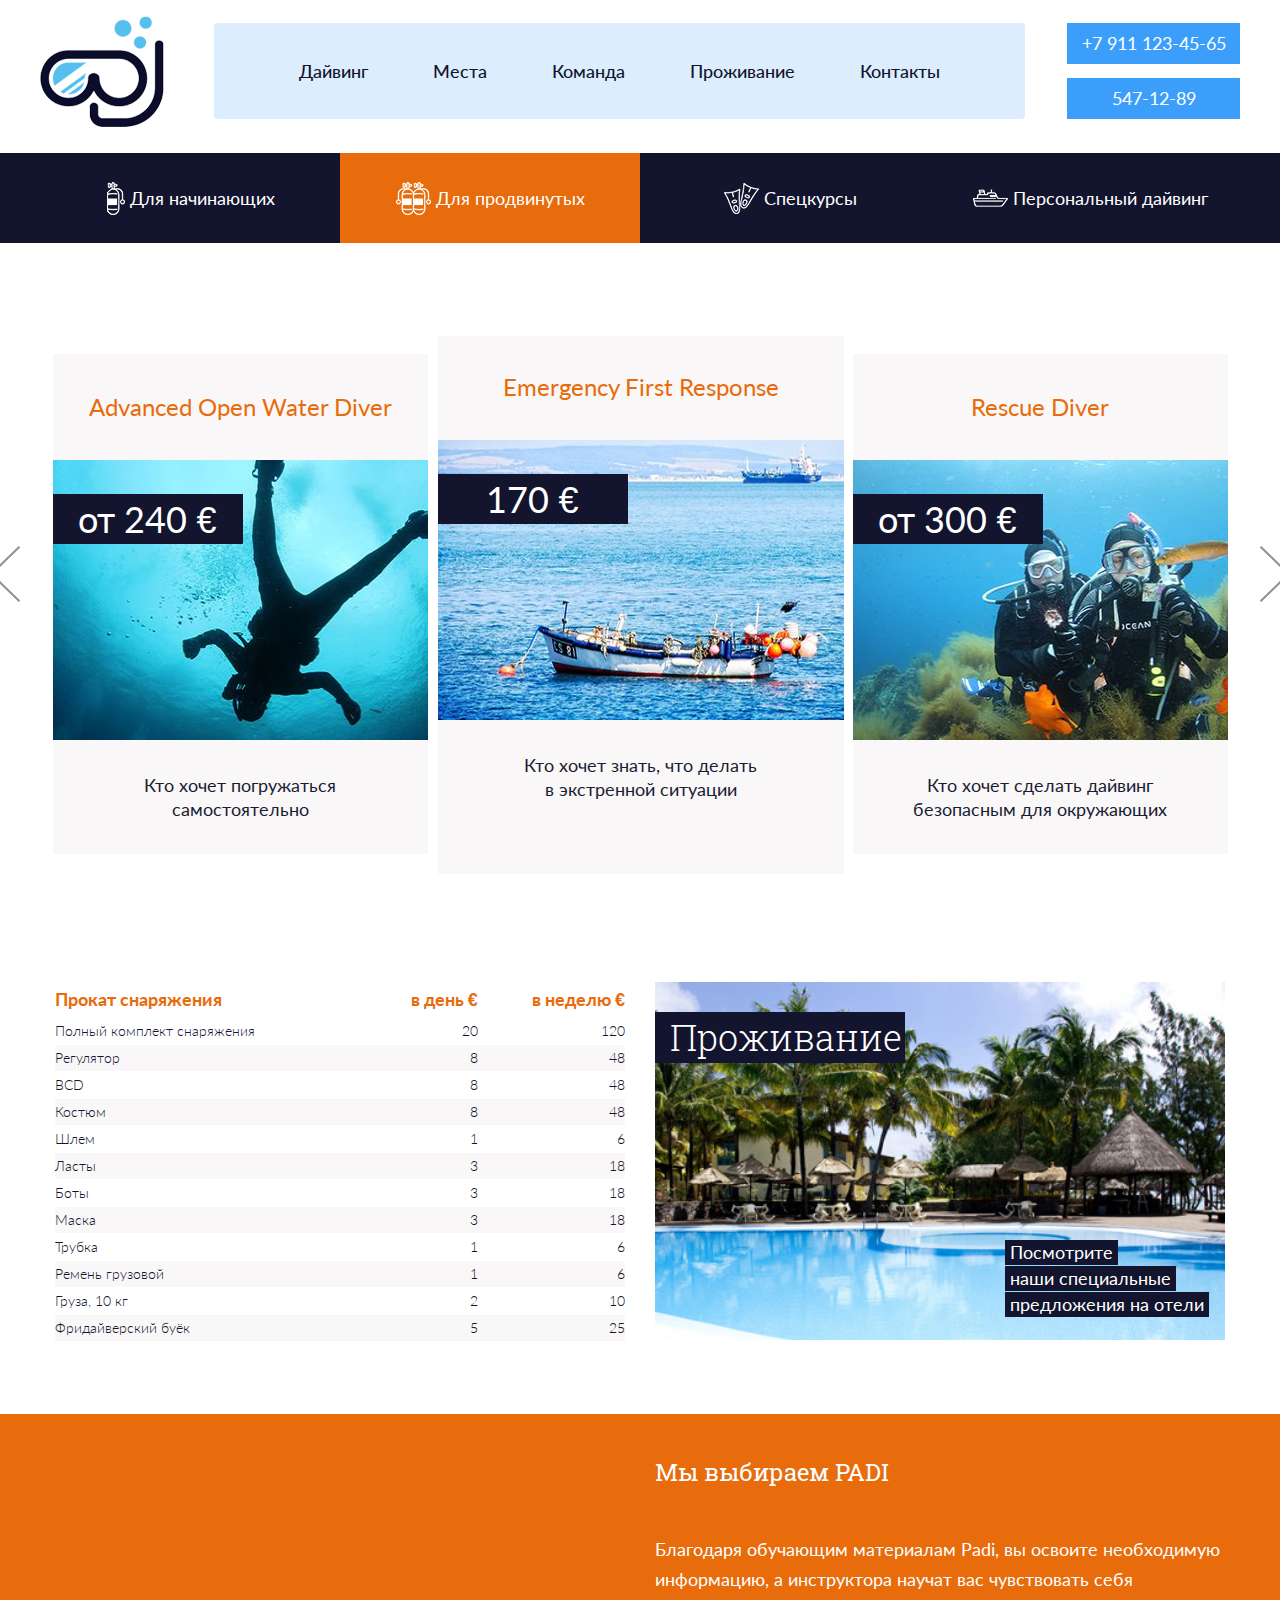
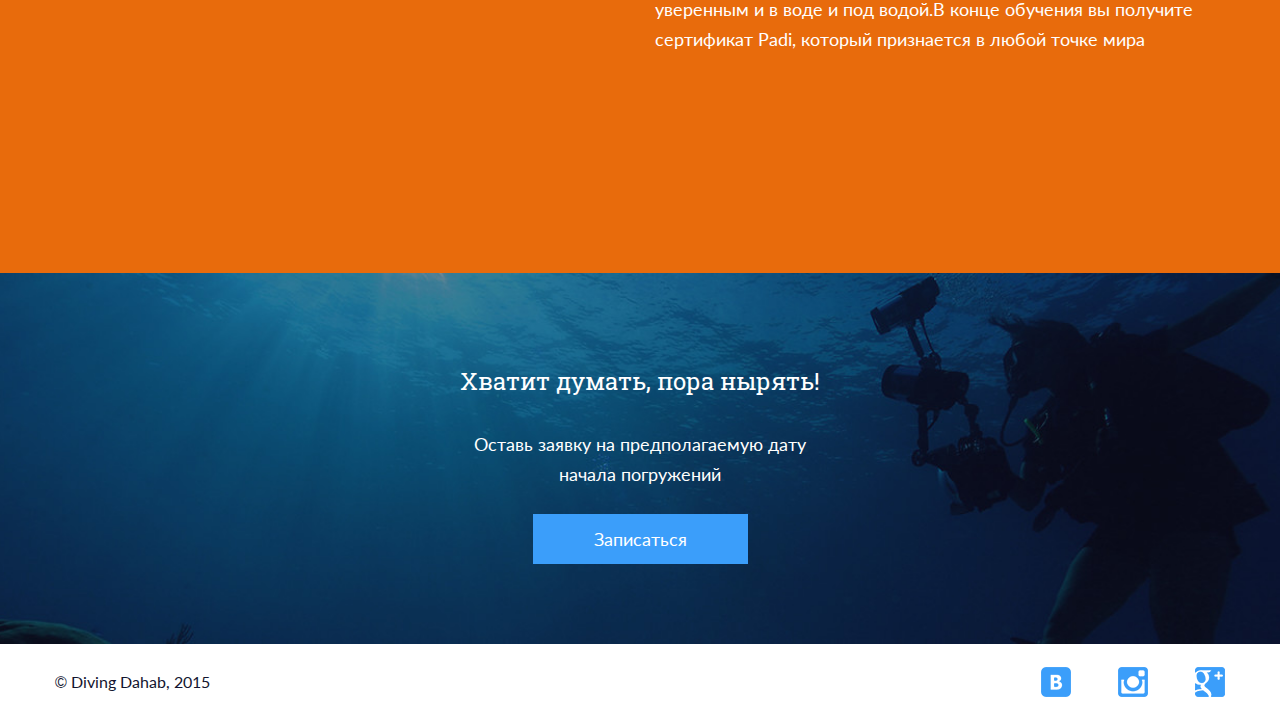
==== commit cc48402a: "owl carousel is finished" ====
--- a/cources-catalog.html
+++ b/cources-catalog.html
@@ -375,7 +375,9 @@
  			
  	<script src="js/jquery-1.11.3.min.js" type="text/javascript"></script>
  	<script type="text/javascript" src="js/jquery-migrate-1.2.1.min.js"></script>
+ 	
 	<script type="text/javascript" src="js/index.js"></script>		
+
 <!--Subheader tabs-->
 	<script type="text/javascript" src="js/puretabs.js"></script>
 	<script>
@@ -385,23 +387,28 @@
 	</script>
 <!--Subheader tabs-->
 	
-	<script src="js/owl.carousel.js"></script>
 	
-	<script>
-	$(document).ready(function () {
+<!--Карусель-->
+
+<script src="js/owl.carousel.js"></script>
+
+<script>
+	jQuery(document).ready(function () {
   
-    var carousel = $("#courses-carousel");
-  
-		carousel.owlCarousel({
-     		items:3,
-	 		itemsDesktopSmall : [1219,2],
-    		itemsTablet: [768,1],
-    		itemsMobile : [479,1],
+  function desktop() {
+    var checkWidth = $(window).width();
+    var demo = $("#courses-carousel");
+    if (checkWidth < 1220) {
+      demo.data('owlCarousel').destroy(); 
+      demo.removeClass('owl-carousel');
+    } else if (checkWidth > 1219) {
+      demo.owlCarousel({
+       		items:3,
 	   		navigation:true,
 			navigationText:false,
 			autoPlay: 3000,
 	   
-     afterAction: function(el){
+     		afterAction: function(el){
        //remove class active
        this
        .$owlItems
@@ -412,41 +419,15 @@
        .$owlItems //owl internal $ object containing items
        .eq(this.currentItem + 1)
        .addClass('active')
-      
-     }
-     
-    }); 
+			}
+      });
+    }
+  }
+
+  $(document).ready(desktop);
+  $(window).resize(desktop);
 });
-	</script>
-	
-	
-	<script>
-	//Pop up
-
-jQuery(document).ready(function($){
-	//open popup
-	$('.cd-popup-trigger').on('click', function(event){
-		event.preventDefault();
-		$('.cd-popup').addClass('is-visible');
-	});
-	
-	//close popup
-	$('.cd-popup').on('click', function(event){
-		if( $(event.target).is('.cd-popup-close') || $(event.target).is('.cd-popup') ) {
-			event.preventDefault();
-			$(this).removeClass('is-visible');
-		}
-	});
-	//close popup when clicking the esc keyboard button
-	$(document).keyup(function(event){
-    	if(event.which=='27'){
-    		$('.cd-popup').removeClass('is-visible');
-	    }
-    });
-});
-
-	</script>
-	
+</script>
 
 </body>		
 </html>
--- a/css/style.css
+++ b/css/style.css
@@ -837,15 +837,19 @@
 }
 
 .review-text:before{
-	background: url(../img/sprites.png) no-repeat -250px -125px;
+	background: url(../img/quote_left.png) no-repeat 0 0;
 	left: 0;
 	top: 5px;
+	-webkit-background-size: 100%;
+	background-size: 100%;
 }
 
 .review-text:after {
-	background: url(../img/sprites.png) no-repeat -300px -125px;
+	background: url(../img/quote_right.png) no-repeat 0 0;
 	right: 0;
 	bottom: 5px;
+	-webkit-background-size: 100%;
+	background-size: 100%;
 }
 
 .review-prev {
@@ -1145,7 +1149,7 @@
 
 .all-courses {
 	min-height: 715px;
-	padding: 93px 0 125px;
+	padding: 93px 0 90px;
 	text-align: center;
 }
 
@@ -1724,3 +1728,8 @@
 	border: 0;
 	background: #f9f7f7;
 }
+
+
+.owl-carousel.off {
+    display: block;
+}--- a/css/tablet.css
+++ b/css/tablet.css
@@ -115,7 +115,7 @@
 	
 	.review-prev, .review-next {
 		position: relative;
-		display: none;
+		display: none !important;
 	}
 	
 	.slick-dots {
@@ -140,7 +140,6 @@
 	
 	.slick-dots li button
 {
-/*    font-size: 0;*/
     line-height: 0;
     display: block;
     width: 20px;
--- a/css/phone.css
+++ b/css/phone.css
@@ -96,7 +96,7 @@
 	
 	.review-prev, .review-next {
 		position: relative;
-		display: none;
+		display: none !important;
 	}
 	
 	.review-text {
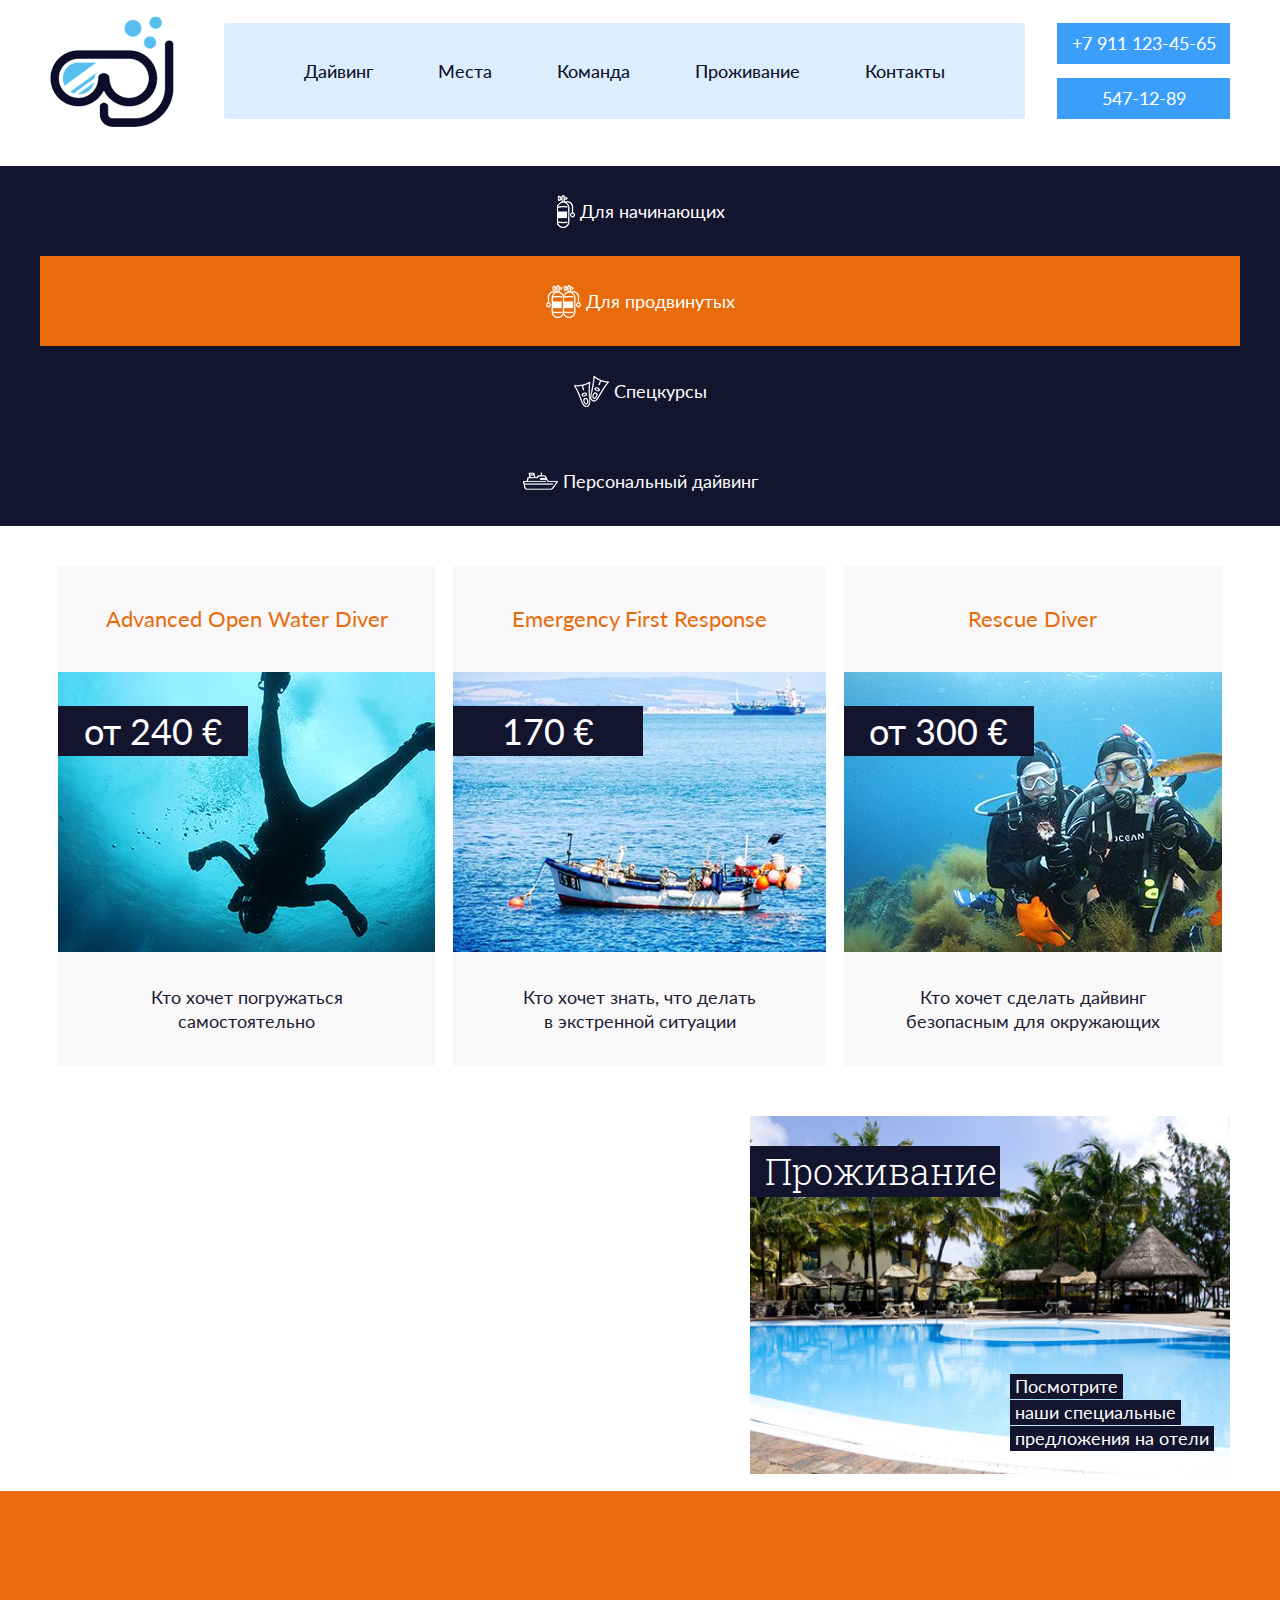
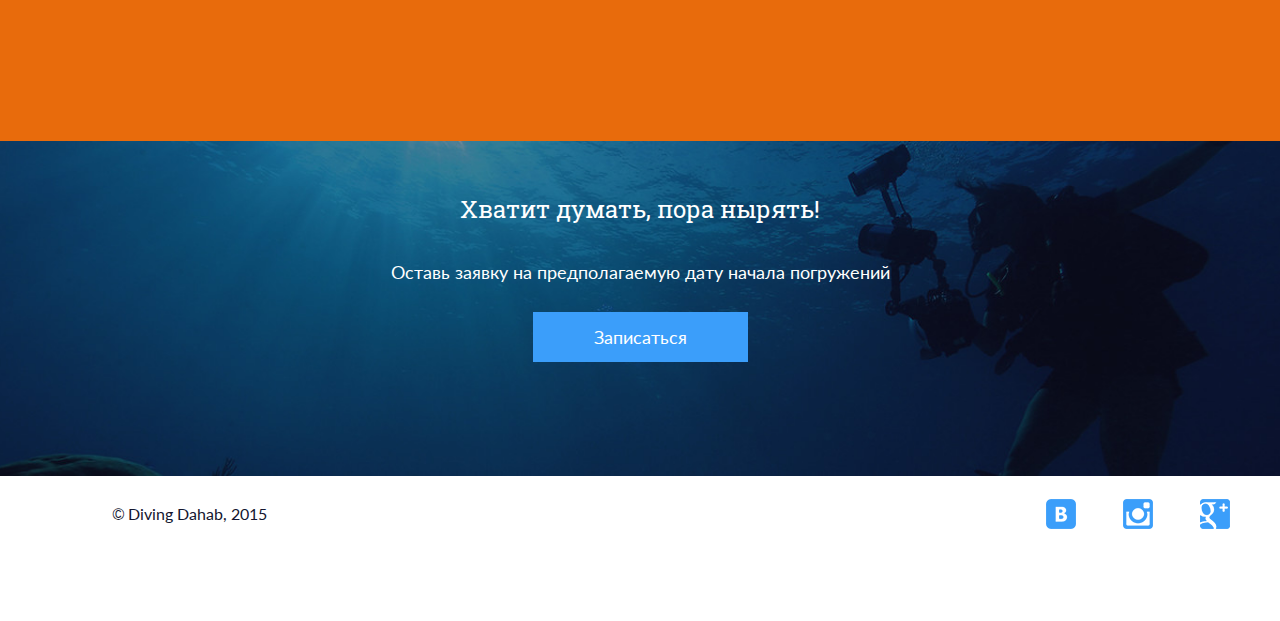
==== commit c8fc58c3: "all courses 320px mf responsive" ====
--- a/cources-catalog.html
+++ b/cources-catalog.html
@@ -2,12 +2,14 @@
 <html lang="ru">
 <head>
 	<meta charset="UTF-8">
+	<meta http-equiv="X-UA-Compatible" content="IE=edge">
+	<meta name="viewport" content="width=device-width, initial-scale=1">
 	<title>Document</title>
 	<link href='https://fonts.googleapis.com/css?family=Roboto+Slab:400,300&amp;subset=latin,cyrillic' rel='stylesheet' type='text/css'>
 	<link rel="stylesheet" href="css/normalize.css">
-	<link rel="stylesheet" href="css/style.css">	
-	<link rel="stylesheet" href="css/tablet.css">
-	<link rel="stylesheet" href="css/phone.css">
+	<link rel="stylesheet" href="css/style.css">
+	<!-- <link rel="stylesheet" href="css/tablet.css"> -->
+	<!-- <link rel="stylesheet" href="css/phone.css"> -->
 	<link rel="stylesheet" href="css/owl.carousel.css">
 </head>
 <body>
@@ -18,16 +20,16 @@
 			<div class="row">
 				<a href="index.html"><img src="img/logo.png" alt="" class="logo"></a>
 				<div class="contacts-header center">
-					<a href="" class="blue-btn phones">+7 911 123-45-65</a>
-					<a href="" class="blue-btn phones">547-12-89</a>
+					<a href="#" class="blue-btn phones">+7 911 123-45-65</a>
+					<a href="#" class="blue-btn phones">547-12-89</a>
 				</div>
 					<nav class="main-nav main-nav-inner-pages">
 						<ul>
 							<li><a href="cources-catalog.html">Дайвинг</a></li>
-							<li><a href="">Места</a></li>
-							<li><a href="">Команда</a></li>
-							<li><a href="">Проживание</a></li>
-							<li><a href="">Контакты</a></li>
+							<li><a href="cources-catalog.html">Места</a></li>
+							<li><a href="index.html#team">Команда</a></li>
+							<li><a href="cources-catalog.html">Проживание</a></li>
+							<li><a href="index.html#contacts">Контакты</a></li>
 						</ul>
 					</nav>
 
@@ -36,35 +38,37 @@
 					<nav class="adaptive-nav">
 						<ul>
 							<li><a href="cources-catalog.html">Дайвинг</a></li>
-							<li><a href="">Места</a></li>
-							<li><a href="">Команда</a></li>
-							<li><a href="">Проживание</a></li>
-							<li><a href="">Контакты</a></li>
+							<li><a href="cources-catalog.html">Места</a></li>
+							<li><a href="index.html#team">Команда</a></li>
+							<li><a href="cources-catalog.html">Проживание</a></li>
+							<li><a href="index.html#contacts">Контакты</a></li>
 						</ul>
 					</nav>
 				</div>
 			</div>
 		</div>
 	</header>
-	
+
 	<main>
-	
+
 	<!--Подменю-табы-->
 		<div class="subheader">
 			<div class="container">
 				<div class="row">
 					<nav class="courses-nav tabs__navigation">
-						<li class="courses-nav_item"><a href="#first" class="subheader-link"><span class="course-icon start-course"></span><span class="course-name">Для начинающих</span></a></li>
-						<li class="courses-nav_item"><a href="#second" class="subheader-link subheader-link--active"><span class="course-icon experienced-course"></span><span class="course-name">Для 
-							продвинутых</span></a></li>
-						<li class="courses-nav_item"><a href="#third" class="subheader-link"><span class="course-icon special-course"></span><span class="course-name">Спецкурсы</span></a></li>
-						<li class="courses-nav_item"><a href="#fourth" class="subheader-link"><span class="course-icon personal-course"></span><span class="course-name">Персональный 
-							дайвинг</span></a></li>
+						<ul>
+							<li class="courses-nav_item"><a href="#first" class="subheader-link"><span class="course-icon start-course"></span><span class="course-name">Для начинающих</span></a></li>
+							<li class="courses-nav_item"><a href="#second" class="subheader-link subheader-link--active"><span class="course-icon experienced-course"></span><span class="course-name">Для
+								продвинутых</span></a></li>
+							<li class="courses-nav_item"><a href="#third" class="subheader-link"><span class="course-icon special-course"></span><span class="course-name">Спецкурсы</span></a></li>
+							<li class="courses-nav_item"><a href="#fourth" class="subheader-link"><span class="course-icon personal-course"></span><span class="course-name">Персональный
+								дайвинг</span></a></li>
+						</ul>
 					</nav>
 				</div>
 			</div>
 		</div>
-		
+
 <!--Содержимое табов-->
 <!--Tab1-->
   		<div id="first" class="tabs__section">1</div>
@@ -73,8 +77,8 @@
 
  <!--Tab 2-->
   		<div id="second" class="tabs__section">
-  			
-<!--Corses slider-->
+
+<!--Courses slider-->
 				<div class="all-courses">
 					<div class="container">
 						<div class="row">
@@ -157,8 +161,8 @@
 						</div>
 					</div>
 				</div>
- <!--Corses slider-->	
-			
+ <!--Corses slider-->
+
 <!---Offers-->
 				<div class="offers">
 					<div class="container">
@@ -259,24 +263,32 @@
  					</div>
  				</div>
  <!--Learning-->
-			
+
 <!--Promo with btn-->
 				<div class="courses-promo">
 					<div class="container">
 						<div class="row center">
-							<p class="subtitle promo-title">Хватит думать, пора нырять!</p>
+							<div class="col-xs-4 col-lg-8 col-lg-offset-2">
+								<h4 class="subtitle promo-title">Хватит думать, пора нырять!</h4>
+								<p class="promo-text courses-promo-text">Оставь заявку на предполагаемую дату начала погружений</p>
+								<a href="#0" class="cd-popup-trigger promo-btn blue-btn">Записаться</a>
+							</div>
+
+
+
+							<!-- <p class="subtitle promo-title">Хватит думать, пора нырять!</p>
 							<p class="promo-text courses-promo-text">Оставь заявку на предполагаемую дату <br>начала погружений</p>
-							<a href="#0" class="cd-popup-trigger promo-btn blue-btn">Записаться</a>
+							<a href="#0" class="cd-popup-trigger promo-btn blue-btn">Записаться</a> -->
 						</div>
 					</div>
 				</div>
 <!--Promo with btn-->
-		
+
 <!--Pop up-->
 		<div class="cd-popup" role="alert">
 			<div class="cd-popup-container">
 				<p>Оставьте заявку, и мы с вами свяжемся</p>
-				
+
 				<div class="form-row clearfix">
 					<div class="form-field pull-left">
 						<label for="course-field" class="">Выберите курс:</label><br>
@@ -288,11 +300,11 @@
 						</select>
 					</div>
 					<div class="form-field pull-left">
-						<label for="">Имя</label><br>
+						<label for="name-field">Имя</label><br>
 						<input type="text" name="name" id="name-field" class="max-size">
 					</div>
 				</div>
-				
+
 				<div class="form-row clearfix">
 					<div class="form-field pull-left hide-field">
 						<label for="from-month-field" class="">Начало занятий:</label><br>
@@ -310,7 +322,7 @@
 						<input type="text" name="phone" id="phone-field" class="max-size">
 					</div>
 				</div>
-				
+
 				<div class="form-row clearfix">
 					<div class="form-field pull-left hide-field">
 						<label for="to-day-field" >Свободны до:</label><br>
@@ -323,37 +335,37 @@
 						<input type="text" name="email" id="email-field" class="max-size">
 					</div>
 				</div>
-				
+
 				<div class="form-row">
-					<label for="wishes-field">Пожелания</label><br>	
-					<textarea name="" rows="4" id="wishes-field" class="max-size"></textarea>
-				</div>
-				
-				
+					<label for="wishes-field">Пожелания</label><br>
+					<textarea name="wishes" rows="4" id="wishes-field" class="max-size"></textarea>
+				</div>
+
+
 					<ul class="cd-buttons">
 						<li><a href="#0" type="submit" class="promo-btn blue-btn">Записаться</a></li>
 					</ul>
 				<a href="#0" class="cd-popup-close img-replace">Close</a>
-			</div> 
-		</div> 
+			</div>
+		</div>
 <!--End pop up-->
-		
+
 			</div>
 <!--End Tab-2-->
- 			
- 		
+
+
 <!--Tab3-->
  		<div id="third" class="tabs__section">3</div>
 <!--End Tab-3-->
- 											
+
 <!--Tab4-->
   		<div id="fourth" class="tabs__section">4</div>
-<!--Tab4-->	
+<!--Tab4-->
 
 
 	</main>
 
-			
+
 <!--Footer-->
  	<footer class="page-footer">
  		<div class="container">
@@ -371,12 +383,12 @@
  			</div>
  		</div>
  	</footer>
- 		
- 			
+
+
  	<script src="js/jquery-1.11.3.min.js" type="text/javascript"></script>
  	<script type="text/javascript" src="js/jquery-migrate-1.2.1.min.js"></script>
- 	
-	<script type="text/javascript" src="js/index.js"></script>		
+
+	<script type="text/javascript" src="js/index.js"></script>
 
 <!--Subheader tabs-->
 	<script type="text/javascript" src="js/puretabs.js"></script>
@@ -386,20 +398,20 @@
   		pureTabs.init('subheader-link', 'subheader-link--active');
 	</script>
 <!--Subheader tabs-->
-	
-	
+
+
 <!--Карусель-->
 
 <script src="js/owl.carousel.js"></script>
 
 <script>
-	jQuery(document).ready(function () {
-  
+	$(document).ready(function() {
+
   function desktop() {
     var checkWidth = $(window).width();
     var demo = $("#courses-carousel");
     if (checkWidth < 1220) {
-      demo.data('owlCarousel').destroy(); 
+      demo.data('owlCarousel').destroy();
       demo.removeClass('owl-carousel');
     } else if (checkWidth > 1219) {
       demo.owlCarousel({
@@ -407,13 +419,13 @@
 	   		navigation:true,
 			navigationText:false,
 			autoPlay: 3000,
-	   
+
      		afterAction: function(el){
        //remove class active
        this
        .$owlItems
        .removeClass('active')
-      
+
        //add class active
        this
        .$owlItems //owl internal $ object containing items
@@ -429,9 +441,8 @@
 });
 </script>
 
-</body>		
+</body>
 </html>
 
-		
-		
-	+
+
--- a/css/style.css
+++ b/css/style.css
@@ -7,238 +7,119 @@
 .container {
   margin-right: auto;
   margin-left: auto;
-  padding-left: 15px;
-  padding-right: 15px;
-}
-@media screen and (min-width: 768px) and (max-width:1219px) {
+  padding-left: 10px;
+  padding-right: 10px;
+}
+
+.container-fluid {
+  margin-right: auto;
+  margin-left: auto;
+  padding-left: 10px;
+  padding-right: 10px;
+}
+
+.row {
+  margin-left: -10px;
+  margin-right: -10px;
+}
+
+.col-xs-1, .col-sm-1, .col-md-1, .col-lg-1, .col-xs-2, .col-sm-2, .col-md-2, .col-lg-2, .col-xs-3, .col-sm-3, .col-md-3, .col-lg-3, .col-xs-4, .col-sm-4, .col-md-4, .col-lg-4, .col-sm-5, .col-md-5, .col-lg-5, .col-sm-6, .col-md-6, .col-lg-6, .col-sm-7, .col-md-7, .col-lg-7, .col-sm-8, .col-md-8, .col-lg-8, .col-sm-9, .col-md-9, .col-lg-9, .col-sm-10, .col-md-10, .col-lg-10, .col-sm-11, .col-md-11, .col-lg-11, .col-sm-12, .col-md-12, .col-lg-12 {
+  min-height: 1px;
+  padding-left: 10px;
+  padding-right: 10px;
+}
+
+.col-xs-1, .col-xs-2, .col-xs-3, .col-xs-4 {
+  float: left;
+}
+.col-xs-4 {  width: 100%;}
+.col-xs-3 {  width: 75%;}
+.col-xs-2 {  width: 50%;}
+.col-xs-1 {  width: 25%;}
+
+.col-xs-offset-4 {  margin-left: 100%;}
+.col-xs-offset-3 {  margin-left: 75%;}
+.col-xs-offset-2 {  margin-left: 50%;}
+.col-xs-offset-1 {  margin-left: 25%;}
+.col-xs-offset-0 {  margin-left: 0%;}
+
+
+@media (min-width: 768px) {
   .container {
     width: 768px;
   }
 }
 
-@media screen and (min-width: 992px) {
-  .container {
-    width: 970px;
-  }
-}
-
-@media screen and (min-width: 1220px) {
+@media (min-width: 1220px) {
   .container {
     width: 1200px;
+    padding-left: 15px;
+    padding-right: 15px;
   }
-}
-.container-fluid {
-  margin-right: auto;
-  margin-left: auto;
-  padding-left: 15px;
-  padding-right: 15px;
-}
-.row {
-  margin-left: -15px;
-  margin-right: -15px;
-}
-.col-xs-1, .col-sm-1, .col-md-1, .col-lg-1, .col-xs-2, .col-sm-2, .col-md-2, .col-lg-2, .col-xs-3, .col-sm-3, .col-md-3, .col-lg-3, .col-xs-4, .col-sm-4, .col-md-4, .col-lg-4, .col-xs-5, .col-sm-5, .col-md-5, .col-lg-5, .col-xs-6, .col-sm-6, .col-md-6, .col-lg-6, .col-xs-7, .col-sm-7, .col-md-7, .col-lg-7, .col-xs-8, .col-sm-8, .col-md-8, .col-lg-8, .col-xs-9, .col-sm-9, .col-md-9, .col-lg-9, .col-xs-10, .col-sm-10, .col-md-10, .col-lg-10, .col-xs-11, .col-sm-11, .col-md-11, .col-lg-11, .col-xs-12, .col-sm-12, .col-md-12, .col-lg-12 {
-
-  min-height: 1px;
-  padding-left: 15px;
-  padding-right: 15px;
-}
-
-@media screen and (max-width: 767px) {
-	.col-xs-1, .col-xs-2, .col-xs-3, .col-xs-4 {
-  float: left;
-}
-.col-xs-4 {
-  width: 100%;
-}
-.col-xs-3 {
-  width: 75%;
-}
-.col-xs-2 {
-  width: 50%;
-}
-.col-xs-1 {
-  width: 25%;
-}
-
-.col-xs-offset-4 {
-  margin-left: 100%;
-}
-.col-xs-offset-3 {
-  margin-left: 75%;
-}
-.col-xs-offset-2 {
-  margin-left: 50%;
-}
-.col-xs-offset-1 {
-  margin-left: 25%;
-}
-.col-xs-offset-0 {
-  margin-left: 0%;
-}	
-}
-
-@media screen and (min-width: 768px) {
+
+  .container-fluid {
+  	padding-left: 15px;
+    padding-right: 15px;
+  }
+
+  .row {
+    margin-left: -15px;
+    margin-right: -15px;
+}
+}
+
+
+@media (min-width: 768px) {
   .col-sm-1, .col-sm-2, .col-sm-3, .col-sm-4, .col-sm-5, .col-sm-6, .col-sm-7, .col-sm-8, .col-sm-9, .col-sm-10, .col-sm-11, .col-sm-12 {
     float: left;
   }
-  .col-sm-12 {
-    width: 100%;
+  .col-sm-12 {    width: 100%;  }
+  .col-sm-11 {    width: 91.66666667%;  }
+  .col-sm-10 {    width: 83.33333333%;  }
+  .col-sm-9 {    width: 75%;  }
+  .col-sm-8 {    width: 66.66666667%;  }
+  .col-sm-7 {    width: 58.33333333%;  }
+  .col-sm-6 {    width: 50%;  }
+  .col-sm-5 {    width: 41.66666667%;  }
+  .col-sm-4 {    width: 33.33333333%;  }
+  .col-sm-3 {    width: 25%;  }
+  .col-sm-2 {    width: 16.66666667%;  }
+  .col-sm-1 {    width: 8.33333333%;  }
+
+  .col-sm-offset-12 {    margin-left: 100%;  }
+  .col-sm-offset-11 {    margin-left: 91.66666667%;  }
+  .col-sm-offset-10 {    margin-left: 83.33333333%;  }
+  .col-sm-offset-9 {    margin-left: 75%;  }
+  .col-sm-offset-8 {    margin-left: 66.66666667%;  }
+  .col-sm-offset-7 {    margin-left: 58.33333333%; }
+  .col-sm-offset-6 {    margin-left: 50%;  }
+  .col-sm-offset-5 {    margin-left: 41.66666667%;  }
+  .col-sm-offset-4 {    margin-left: 33.33333333%;  }
+  .col-sm-offset-3 {    margin-left: 25%;  }
+  .col-sm-offset-2 {    margin-left: 16.66666667%;  }
+  .col-sm-offset-1 {    margin-left: 8.33333333%;  }
+  .col-sm-offset-0 {    margin-left: 0%;  }
+}
+@media (min-width: 1220px) {
+    .col-lg-1, .col-lg-2, .col-lg-3, .col-lg-4, .col-lg-5, .col-lg-6, .col-lg-7, .col-lg-8, .col-lg-9, .col-lg-10, .col-lg-11, .col-lg-12 {
+    float: left;
+    padding-left: 15px;
+    padding-right: 15px;
   }
-  .col-sm-11 {
-    width: 91.66666667%;
-  }
-  .col-sm-10 {
-    width: 83.33333333%;
-  }
-  .col-sm-9 {
-    width: 75%;
-  }
-  .col-sm-8 {
-    width: 66.66666667%;
-  }
-  .col-sm-7 {
-    width: 58.33333333%;
-  }
-  .col-sm-6 {
-    width: 50%;
-  }
-  .col-sm-5 {
-    width: 41.66666667%;
-  }
-  .col-sm-4 {
-    width: 33.33333333%;
-  }
-  .col-sm-3 {
-    width: 25%;
-  }
-  .col-sm-2 {
-    width: 16.66666667%;
-  }
-  .col-sm-1 {
-    width: 8.33333333%;
-  }
-  
-  .col-sm-offset-12 {
-    margin-left: 100%;
-  }
-  .col-sm-offset-11 {
-    margin-left: 91.66666667%;
-  }
-  .col-sm-offset-10 {
-    margin-left: 83.33333333%;
-  }
-  .col-sm-offset-9 {
-    margin-left: 75%;
-  }
-  .col-sm-offset-8 {
-    margin-left: 66.66666667%;
-  }
-  .col-sm-offset-7 {
-    margin-left: 58.33333333%;
-  }
-  .col-sm-offset-6 {
-    margin-left: 50%;
-  }
-  .col-sm-offset-5 {
-    margin-left: 41.66666667%;
-  }
-  .col-sm-offset-4 {
-    margin-left: 33.33333333%;
-  }
-  .col-sm-offset-3 {
-    margin-left: 25%;
-  }
-  .col-sm-offset-2 {
-    margin-left: 16.66666667%;
-  }
-  .col-sm-offset-1 {
-    margin-left: 8.33333333%;
-  }
-  .col-sm-offset-0 {
-    margin-left: 0%;
-  }
-}
-@media (min-width: 1220px) {
-  .col-md-1, .col-md-2, .col-md-3, .col-md-4, .col-md-5, .col-md-6, .col-md-7, .col-md-8, .col-md-9, .col-md-10, .col-md-11, .col-md-12 {
-    float: left;
-  }
-  .col-md-12 {
-    width: 100%;
-  }
-  .col-md-11 {
-    width: 91.66666667%;
-  }
-  .col-md-10 {
-    width: 83.33333333%;
-  }
-  .col-md-9 {
-    width: 75%;
-  }
-  .col-md-8 {
-    width: 66.66666667%;
-  }
-  .col-md-7 {
-    width: 58.33333333%;
-  }
-  .col-md-6 {
-    width: 50%;
-  }
-  .col-md-5 {
-    width: 41.66666667%;
-  }
-  .col-md-4 {
-    width: 33.33333333%;
-  }
-  .col-md-3 {
-    width: 25%;
-  }
-  .col-md-2 {
-    width: 16.66666667%;
-  }
-  .col-md-1 {
-    width: 8.33333333%;
-  }
-
-  .col-md-offset-12 {
-    margin-left: 100%;
-  }
-  .col-md-offset-11 {
-    margin-left: 91.66666667%;
-  }
-  .col-md-offset-10 {
-    margin-left: 83.33333333%;
-  }
-  .col-md-offset-9 {
-    margin-left: 75%;
-  }
-  .col-md-offset-8 {
-    margin-left: 66.66666667%;
-  }
-  .col-md-offset-7 {
-    margin-left: 58.33333333%;
-  }
-  .col-md-offset-6 {
-    margin-left: 50%;
-  }
-  .col-md-offset-5 {
-    margin-left: 41.66666667%;
-  }
-  .col-md-offset-4 {
-    margin-left: 33.33333333%;
-  }
-  .col-md-offset-3 {
-    margin-left: 25%;
-  }
-  .col-md-offset-2 {
-    margin-left: 16.66666667%;
-  }
-  .col-md-offset-1 {
-    margin-left: 8.33333333%;
-  }
-  .col-md-offset-0 {
-    margin-left: 0%;
-  }
+  .col-lg-12 {    width: 100%;  }
+  .col-lg-11 {    width: 91.66666667%;  }
+  .col-lg-10 {    width: 83.33333333%;  }
+  .col-lg-9 {    width: 75%;  }
+  .col-lg-8 {    width: 66.66666667%;  }
+  .col-lg-7 {    width: 58.33333333%;  }
+  .col-lg-6 {    width: 50%;  }
+  .col-lg-5 {    width: 41.66666667%;  }
+  .col-lg-4 {    width: 33.33333333%;  }
+  .col-lg-3 {    width: 25%;  }
+  .col-lg-2 {    width: 16.66666667%;  }
+  .col-lg-1 {    width: 8.33333333%;  }
+
+  .col-lg-offset-2 {     margin-left: 16.66666667%;   }
 }
 
 .clearfix:before,
@@ -311,9 +192,9 @@
 
 @font-face {
     font-family: 'Lato';
-    src: 
-		url('../fonts/latolight.woff2') format('woff2'), 
-		url('../fonts/latolight.woff') format('woff'), 
+    src:
+		url('../fonts/latolight.woff2') format('woff2'),
+		url('../fonts/latolight.woff') format('woff'),
 		url('../fonts/latolight.ttf') format('truetype');
     font-weight: 300;
     font-style: normal;
@@ -326,7 +207,6 @@
 	font-weight: 400;
 }
 
-
 .center {
 	text-align: center;
 }
@@ -337,74 +217,39 @@
 	box-sizing: border-box;
 }
 
+
 /*Стили главной*/
 
 /*Header*/
 
 .main-page-header {
-	min-height: 508px;
+	min-height: 400px;
 	background: url(../img/bg_header.jpg) no-repeat 50% 50%;
 	-webkit-background-size: cover;
 	background-size: cover;
-	padding: 16px 0 152px;
+	padding: 8px 0 80px;
 }
 
 .logo {
 	float: left;
-	margin-right: 50px;
-	width: 124px;
-	height: 111px;
-}
-
+	margin-left: 10px;
+	margin-right: 35px;
+	height: 80px;
+	width: 90px;
+}
 
 .adaptive-nav {
 	display: none;
 }
 
 .main-nav {
-	float: left;
-	text-align: center;
-	margin-top: 7px;
-	margin-right: 30px;
-	min-height: 96px;
-	background-color: rgba(255,255,255,0.6);
-	border-radius: 3px;
-	padding: 0 85px;
-	-webkit-box-sizing: border-box;
-	-moz-box-sizing: border-box;
-	box-sizing: border-box;
-}
-
-.main-nav ul {
-	margin: 0;
-	padding: 0;
-}
-
-.main-nav li {
-	display: inline-block;
-	vertical-align: middle;
-    margin-right: 60px;
-	line-height: 96px;
-}
-
-.main-nav li:last-child {
-	margin-right: 0;
-} 
-
-.main-nav a {
-	color: #12142d;
-	font-weight: 500;
-	padding-bottom: 3px;
-}
-
-.main-nav a:hover {
-	border-bottom: 3px solid #4aa5f9;
+	display: none;
 }
 
 /*Адаптвная менюшка*/
 
 .adaptive-wrap {
-	display: none;
+	display: block;
 	position: absolute;
 	top: 100px;
 	clear: both;
@@ -412,27 +257,24 @@
 	margin-top: 8px;
 	width: 100%;
 	border-radius: 3px;
-}
-
-.adaptive-nav {
-	display: block;
-}
-	
+	z-index: 5;
+}
+
 .adaptive-nav li {
 		padding-left: 17px;
 		margin-bottom: 10px;
 }
-	
+
 .adaptive-nav a {
 		color: #12142d;
 		font-weight: 500;
 		padding-bottom: 3px;
 }
-	
+
 .adaptive-nav a:hover {
 		border-bottom: 3px solid #4aa5f9;
 }
-	
+
 #touch-menu {
 		display: block;
 		height: 50px;
@@ -442,7 +284,7 @@
 .contacts-header {
 	float: right;
 	width: 173px;
-	margin-top: 7px;
+	margin-right: 10px;
 }
 
 .blue-btn {
@@ -453,6 +295,7 @@
 	-moz-box-sizing: border-box;
 	box-sizing: border-box;
 	text-align: center;
+	transition: 0.15s background-color linear;
 }
 
 .blue-btn:hover {
@@ -464,12 +307,697 @@
 	height: 41px;
 	line-height: 41px;
 	color: #fff;
-	margin-bottom: 14px;
+	margin-bottom: 3px;
 	background-color: #3b9efa;
 }
 
 .phones:last-child {
 	margin-bottom: 0;
+}
+
+.header-title {
+	margin: 110px 0 14px 10px;
+	font-size: 24px;
+	line-height: 36px;
+	font-weight: 700;
+	color: #fff;
+	display: inline-block;
+	padding: 0 12px;
+	background-color: #13152e;
+}
+
+.header-subtitle {
+	color: #fff;
+	font-size: 18px;
+	line-height: 30px;
+	margin-left: 10px;
+	font-weight: 700;
+	width: 320px;
+}
+
+.header-subtitle span {
+	background-color: #13152e;
+	padding: 3px;
+	line-height: 30px;
+	height: 30px;
+}
+
+
+/*about us*/
+
+.about-us {
+	min-height: 820px;
+	padding: 7px 0;
+}
+
+.about-us-info {
+	padding-top: 43px;
+}
+
+.subtitle {
+	font-family: 'Roboto Slab', serif;
+	font-size: 24px;
+	line-height: 36px;
+}
+
+.about-us-title {
+	margin-bottom: 25px;
+}
+
+.about-us_text {
+	line-height: 30px;
+	margin-bottom: 50px;
+}
+
+.about-us_feature {
+	margin-bottom: 40px;
+	color: #e86b0c;
+	display: inline-block;
+	vertical-align: middle;
+}
+
+.about-us_feature:before {
+	content: '';
+	display: inline-block;
+	vertical-align: middle;
+	width: 30px;
+	height: 30px;
+	margin-right: 10px;
+}
+
+.feature-wifi:before {
+	background: url(../img/sprites.png) no-repeat -50px -150px;
+}
+
+.feature-rus-team:before {
+	background: url(../img/sprites.png) no-repeat  0 -150px;
+}
+
+.feature-supplies:before {
+	background: url(../img/sprites.png) no-repeat 0 -100px;
+}
+
+.feature-rest:before {
+	background: url(../img/sprites.png) no-repeat -50px -99px;
+}
+
+/*About us - photos*/
+
+.about-us-photos {
+	position: static;
+	width: 100%;
+	margin-bottom: 25px;
+	height: 145px;
+	font-size: 0;
+}
+
+.photos-wrap {
+	position: absolute;
+	width: 100%;
+	left: 0;
+	right: 0;
+	height: 145px;
+}
+
+.abous-us_img {
+	display: inline-block;
+	margin-right: 1%;
+	height: 100%;
+}
+
+.abous-us_img-1, .abous-us_img-4, .abous-us_img-5 {
+		display: none;
+	}
+
+.abous-us_img-2 {
+	margin-right: 1%;
+	width: 60%;
+	margin-bottom: 0;
+	background: url(../img/about-us-2.jpg) no-repeat 50% 50%;
+	-webkit-background-size: cover;
+	background-size: cover;
+}
+
+.abous-us_img-3 {
+	width: 39%;
+	margin-right: 0;
+	background: url(../img/about-us-3.jpg) no-repeat 70% 50%;
+	-webkit-background-size: cover;
+	background-size: cover;
+}
+
+
+/*Services*/
+
+.services {
+	font-size: 0;
+}
+
+.service-item {
+	display: inline-block;
+	position: relative;
+	width: 96%;
+	margin-bottom: 30px;
+	margin-right: 2%;
+	margin-left: 2%;
+	height: 360px;
+}
+
+.service-item:last-child {
+	margin-bottom: 0;
+}
+
+.service-item-diving {
+	background-image: url(../img/diving.jpg);
+	-webkit-background-size: cover;
+	background-size: cover;
+}
+
+.service-item-places {
+	background-image: url(../img/places.jpg);
+	-webkit-background-size: cover;
+	background-size: cover;
+}
+
+.service-item-living {
+	background-image: url(../img/living.jpg);
+	-webkit-background-size: cover;
+	background-size: cover;
+}
+
+.service-item-title {
+	position: absolute;
+	top: 30px;
+	font-size: 24px;
+	color: #fff;
+	width: 185px;
+	background-color: #13152e;
+	font-family: 'Roboto Slab', serif;
+	font-weight: 300;
+	padding-left: 15px;
+	z-index: 5;
+}
+
+.service-hover {
+	position: absolute;
+	width: 100%;
+	height: 360px;
+	background-color: rgba(19,21,46, 0.86);
+	visibility: hidden;
+	opacity: 0;
+	transition: opacity 0.3s, visibility 0s linear 0.3s;
+}
+
+.service-hover-text {
+	position: absolute;
+	font-size: 18px;
+	line-height: 26px;
+	color: #fff;
+	width: 220px;
+	right: 0;
+	bottom: 23px;
+}
+
+.service-hover span {
+	display: inline-block;
+	background: #13152e;
+	padding: 0px 12px 0px 6px;
+	margin-bottom: 1px;
+	height: 25px;
+	line-height: 25px;
+}
+
+.service-item:hover {
+	background-color: rgba(19,21,46,0.2);
+}
+
+.service-item:hover .service-hover{
+	opacity: 1;
+	visibility: visible;
+	transition-delay: 0s;
+}
+
+
+/*Promo*/
+
+.promo {
+	min-height: 350px;
+	padding: 65px 0;
+}
+
+.promo-title {
+	margin-bottom: 36px;
+	font-weight: normal;
+}
+
+.promo-text {
+	display: none;
+}
+
+.promo-text-adaptive {
+	display: block;
+	line-height: 30px;
+	margin-bottom: 60px;
+}
+
+.promo-btn {
+	width: 215px;
+	height: 50px;
+	line-height: 50px;
+}
+
+
+/*Team*/
+
+.team {
+	font-size: 0;
+	margin: 0 auto 8px;
+}
+
+.team-member {
+	width: 49%;
+	font-size: 20px;
+	margin-right: 2%;
+	overflow: hidden;
+	display: inline-block;
+	vertical-align: middle;
+	position: relative;
+}
+
+.team-member:nth-of-type(2) {
+	margin-right: 0;
+}
+
+.team-member:nth-of-type(n+3) {
+	display: none;
+}
+
+.team-member img {
+	width: 100%;
+}
+
+.team-member:last-child {
+	margin-right: 0;
+}
+
+.team-member_hover {
+	font-family: 'Roboto Slab', serif;
+	width: 100%;
+	height: 100%;
+	font-size: 20px;
+	color: #fff;
+	font-weight: 300;
+	position: absolute;
+	top: 0;
+	visibility: hidden;
+	padding: 15px 25px 0 19px;
+	opacity: 0;
+	transition: opacity 0.3s, visibility 0s linear 0.3s;
+}
+
+.team-member:hover .team-member_hover {
+	visibility: visible;
+	background-color: rgba(19,21,46,0.86);
+	cursor: pointer;
+	opacity: 1;
+	transition-delay: 0s;
+}
+
+
+/*Reviews*/
+
+.reviews {
+	min-height: 243px;
+	background-color: #e86b0c;
+	padding: 39px 0 36px;
+}
+
+.review-slider-wrap {
+	position: relative;
+}
+
+.review-author {
+	display: none;
+}
+
+.review-text {
+	width: 100%;
+	font-size: 18px;
+	padding: 0 34px;
+	color: #fff;
+	display: inline-block;
+	vertical-align: middle;
+	position: relative;
+	overflow: hidden;
+}
+
+.review-text:before, .review-text:after {
+	content: '';
+	position: absolute;
+	width: 19px;
+	height: 21px;
+}
+
+.review-text:before{
+	background: url(../img/quote_left.png) no-repeat 0 0;
+	left: 0;
+	top: 5px;
+	-webkit-background-size: 100%;
+	background-size: 100%;
+}
+
+.review-text:after {
+	background: url(../img/quote_right.png) no-repeat 0 0;
+	right: 0;
+	bottom: 5px;
+	-webkit-background-size: 100%;
+	background-size: 100%;
+}
+
+.review-prev, .review-next {
+	display: none !important;
+}
+
+.slick-slider {
+	min-height: 170px;
+}
+
+.slick-dots {
+	position: absolute;
+	bottom: -10px;
+	display: block;
+  width: 100%;
+	margin: 0;
+  list-style: none;
+  text-align: center;
+}
+
+.slick-dots li {
+  position: relative;
+  display: inline-block;
+  width: 20px;
+  height: 20px;
+  margin: 0 5px;
+  padding: 0;
+  cursor: pointer;
+}
+
+.slick-dots li button {
+  line-height: 0;
+  display: block;
+  width: 20px;
+  height: 20px;
+  padding: 5px;
+  cursor: pointer;
+  color: transparent;
+  border: 0;
+  outline: none;
+  background: transparent;
+}
+
+.slick-dots li button:hover,
+.slick-dots li button:focus  {
+    outline: none;
+}
+
+.slick-dots li button:hover:before,
+.slick-dots li button:focus:before  {
+    opacity: 1;
+}
+
+.slick-dots li button:before {
+  font-family: 'slick';
+  font-size: 6px;
+  line-height: 20px;
+  position: absolute;
+  top: 0;
+  left: 0;
+  width: 14px;
+  height: 14px;
+  content: '';
+	background-color: #e3e7e3;
+	border-radius: 50%;
+	border: 1px solid #13152e;
+  text-align: center;
+  -webkit-font-smoothing: antialiased;
+  -moz-osx-font-smoothing: grayscale;
+}
+
+.slick-dots li.slick-active button:before  {
+    background-color: #13152e;
+}
+
+.adaptive-hide {
+	display: none;
+}
+
+/*Footer*/
+
+.main-page-footer {
+	min-height: 1150px;
+	background: url(../img/bg_footer.jpg) no-repeat 50% 50%;
+	-webkit-background-size: cover;
+	background-size: cover;
+	color: #fff;
+	padding: 38px 0 36px;
+}
+
+.contacts-footer {
+	min-height: 433px;
+	-webkit-box-sizing: border-box;
+	-moz-box-sizing: border-box;
+	box-sizing: border-box;
+	border: 1px solid #55c4fa;
+	padding: 33px 0 40px 20px;
+}
+
+.country {
+	margin-bottom: 51px;
+}
+
+.country:last-child {
+	margin-bottom: 0;
+}
+
+.country-title {
+	margin-bottom: 40px;
+}
+
+.country-address, .country-phone {
+	margin-bottom: 9px;
+}
+
+.country-address:before, .country-phone:before, .country-email:before {
+	content: '';
+	display: inline-block;
+	vertical-align: middle;
+	width: 26px;
+	height: 26px;
+	margin-right: 15px;
+}
+
+.country-address:before {
+	background: url(../img/sprites.png) no-repeat -330px 0;
+}
+
+.country-phone:before {
+	background: url(../img/sprites.png) no-repeat -300px -80px;
+}
+
+.country-email:before {
+	background: url(../img/sprites.png) no-repeat -300px 5px;
+}
+
+.feedback {
+	padding-top: 40px;
+	min-height: 525px;
+	-webkit-box-sizing: border-box;
+	-moz-box-sizing: border-box;
+	box-sizing: border-box;
+	position: relative;
+}
+
+.feedback-title {
+	margin-bottom: 45px;
+}
+
+.feedback-text {
+	margin-bottom: 40px;
+}
+
+/*Feedback form*/
+
+.feedback-form {
+	margin: 0;
+	padding: 0;
+}
+
+.feedback-form input, .feedback-form textarea {
+	background-color: transparent;
+	border: none;
+	outline: none;
+	border-bottom: 1px solid #3b9efa;
+}
+
+.feedback-form input {
+	display: inline-block;
+	height: 47px;
+	width: 100%;
+	margin-bottom: 32px;
+	-webkit-box-sizing: border-box;
+	-moz-box-sizing: border-box;
+	box-sizing: border-box;
+}
+
+.feedback-form input::-webkit-input-placeholder,
+.feedback-form textarea::-webkit-input-placeholder {
+	color: #fff;
+	padding-left: 20px;
+}
+
+.feedback-form textarea {
+	width: 100%;
+}
+
+.feedback-btn {
+	height: 50px;
+	line-height: 50px;
+	position: absolute;
+	bottom: 0;
+	left: 0;
+	right: 0;
+	margin: 0 auto;
+	width: 216px;
+}
+
+.copywrite {
+	padding-top: 35px;
+	font-size: 16px;
+	line-height: 36px;
+	text-align: center;
+}
+
+.socials {
+	margin-top: 24px;
+	text-align: center;
+}
+
+.social {
+	display: inline-block;
+	width: 30px;
+	height: 30px;
+	margin-right: 42px;
+}
+
+.social:last-child {
+	margin-right: 0;
+}
+
+.social-vk {
+	background: url(../img/sprites.png) no-repeat 0 -200px;
+}
+
+.social-vk:hover {
+	background: url(../img/sprites.png) no-repeat -50px -200px;
+}
+
+.social-inst {
+	background: url(../img/sprites.png) no-repeat -100px -150px;
+}
+
+.social-inst:hover {
+	background: url(../img/sprites.png) no-repeat -150px -150px;
+}
+
+.social-google {
+	background: url(../img/sprites.png) no-repeat -100px -100px;
+}
+
+.social-google:hover {
+	background: url(../img/sprites.png) no-repeat -150px -100px;
+}
+
+
+
+/****************
+
+Responsive main page
+
+
+*****************/
+
+
+@media (min-width: 568px) {
+	.about-us-photos, .photos-wrap {
+		height: 180px;
+	}
+}
+
+@media (min-width: 667px) {
+	.about-us-photos, .photos-wrap {
+		height: 210px;
+	}
+}
+
+/*Tablet*/
+
+@media (min-width: 768px) {
+
+.main-page-header {
+	padding: 11px 0 75px;
+}
+
+.adaptive-wrap {
+	display: none;
+}
+
+.main-nav {
+	float: none;
+	clear: both;
+	display: block;
+	min-width: 100%;
+	min-height: 50px;
+	margin-top: 13px;
+	text-align: center;
+	background-color: rgba(255,255,255,0.6);
+	border-radius: 3px;
+	padding: 0 85px;
+	-webkit-box-sizing: border-box;
+	-moz-box-sizing: border-box;
+	box-sizing: border-box;
+}
+
+.main-nav ul {
+	margin: 0;
+	padding: 0;
+}
+
+.main-nav li {
+	margin-right: 55px;
+	line-height: 50px;
+	font-size: 16px;
+	display: inline-block;
+	vertical-align: middle;
+}
+
+.main-nav li:last-child {
+	margin-right: 0;
+}
+
+.main-nav a {
+	color: #12142d;
+	font-weight: 500;
+	padding-bottom: 3px;
+	transition: 0.15s border-bottom linear;
+}
+
+.main-nav a:hover {
+	border-bottom: 3px solid #4aa5f9;
+}
+
+.contacts-header {
+	margin-top: 0;
+	margin-bottom: 11px;
 }
 
 .header-title {
@@ -477,18 +1005,11 @@
 	margin-bottom: 11px;
 	font-size: 36px;
 	line-height: 46px;
-	font-weight: 700;
-	color: #fff;
-	display: inline-block;
-	padding: 0 12px;
-	background-color: #13152e;
 }
 
 .header-subtitle {
-	color: #fff;
 	font-size: 24px;
 	line-height: 38px;
-	font-weight: 700;
 	width: 620px;
 }
 
@@ -499,62 +1020,172 @@
 }
 
 
+/*About us*/
+
+.about-us {
+	min-height: 770px;
+}
+
+.about-us-photos {
+	height: 350px;
+	margin-bottom: 6px;
+}
+
+.photos-wrap {
+	height: 350px;
+}
+
+/*Services*/
+
+.service-item {
+	width: 33%;
+	margin-right: 0.3%;
+	margin-left: 0;
+	margin-bottom: 0;
+	vertical-align: top;
+}
+
+.service-item:last-child {
+	margin-right: 0;
+}
+
+
+/*Promo*/
+
+.promo {
+	padding: 50px 0;
+}
+
+/*Team*/
+
+.team-member {
+	width: 32%;
+}
+
+.team-member:nth-of-type(2) {
+	margin-right: 2%;
+}
+
+.team-member:nth-of-type(3) {
+	display: inline-block;
+	margin-right: 0;
+}
+
+/*Reviews*/
+
+.review-author {
+	display: inline-block;
+	vertical-align: middle;
+	width: 33%;
+	margin-right: 7%;
+	height: 260px;
+	overflow: hidden;
+	position: relative;
+	padding-left: 5px;
+}
+
+.review-autor img {
+	width: 260px;
+	height: 260px;
+}
+
+.review-author_name {
+	position: absolute;
+	color: #fff;
+	height: 35px;
+	line-height: 35px;
+	padding-left: 20px;
+	padding-right: 48px;
+	background-color: #13152e;
+	left: 5px;
+	bottom: 14px;
+}
+
+.review-text {
+	width: 59%;
+	font-size: 24px;
+}
+
+.slick-dots {
+	width: 59%;
+	margin-left: 40%;
+}
+
+/*Footer*/
+
+.main-page-footer {
+	min-height: 620px;
+	padding-top: 55px;
+}
+
+
+.feedback {
+	padding-top: 34px;
+	min-height: 436px;
+}
+
+.feedback-form p:nth-last-of-type(n+2) {
+	width: 47.5%;
+	margin-right: 3%;
+	display: inline-block;
+}
+
+.feedback-form p:nth-of-type(2) {
+	margin-right: 0;
+}
+
+.socials {
+	margin-top: 40px;
+	text-align: right;
+}
+}
+
+
+/*Large screen*/
+
+@media (min-width: 1220px) {
+
+/*Header*/
+
+.main-page-header {
+	min-height: 508px;
+	padding: 16px 0 152px;
+}
+
+.logo {
+	margin-right: 50px;
+	width: 124px;
+	height: 111px;
+}
+
+.main-nav {
+	float: left;
+	margin-top: 7px;
+	min-height: 96px;
+	clear: none;
+	min-width: auto;
+	padding: 0 80px;
+}
+
+.main-nav li {
+	font-size: 18px;
+	margin-right: 60px;
+	line-height: 96px;
+}
+
+.contacts-header {
+	margin-top: 7px;
+}
+
+.phones {
+	margin-bottom: 14px;
+}
+
+
 /*about us*/
 
 .about-us {
 	min-height: 527px;
-	padding: 7px 0;
-}
-
-.about-us-info {
-	padding-top: 43px;
-}
-
-.subtitle {
-	font-family: 'Roboto Slab', serif;
-	font-size: 24px;
-	line-height: 36px;
-}
-
-.about-us-title {
-	margin-bottom: 25px;
-}
-
-.about-us_text {
-	line-height: 30px;
-	margin-bottom: 50px;
-}
-
-.about-us_feature {
-	margin-bottom: 40px;
-	color: #e86b0c;
-	display: inline-block;
-	vertical-align: middle;
-}
-
-.about-us_feature:before {
-	content: '';
-	display: inline-block;
-	vertical-align: middle;
-	width: 30px;
-	height: 30px;
-	margin-right: 10px;
-}
-
-.feature-wifi:before {
-	background: url(../img/sprites.png) no-repeat -50px -150px;
-}
-
-.feature-rus-team:before {
-	background: url(../img/sprites.png) no-repeat  0 -150px;
-}
-
-.feature-supplies:before {
-	background: url(../img/sprites.png) no-repeat 0 -100px;
-}
-
-.feature-rest:before {
-	background: url(../img/sprites.png) no-repeat -50px -99px;
 }
 
 /*About us - photos*/
@@ -571,7 +1202,6 @@
 .abous-us_img {
 	display: inline-block;
 	margin-right: 1%;
-	
 }
 
 .abous-us_img-1 {
@@ -620,139 +1250,45 @@
 
 /*Services*/
 
-.services {
-	font-size: 0;
-}
 
 .service-item {
-	display: inline-block;
-	position: relative;
-	width: 33%;
 	height: 350px;
-	margin-right: 0.3%;
-}
-
-.service-item:last-child {
-	margin-right: 0;
-}
-
-.service-item-diving {
-	background-image: url(../img/diving.jpg);
-	-webkit-background-size: cover;
-	background-size: cover;
-}
-
-.service-item-places {
-	background-image: url(../img/places.jpg);
-	-webkit-background-size: cover;
-	background-size: cover;
-}
-
-.service-item-living {
-	background-image: url(../img/living.jpg);
-	-webkit-background-size: cover;
-	background-size: cover;
 }
 
 .service-item-title {
-	position: absolute;
-	top: 30px;
 	font-size: 36px;
-	color: #fff;
 	width: 250px;
-	background-color: #13152e;
-	font-family: 'Roboto Slab', serif;
-	font-weight: 300;
-	padding-left: 15px;
-	z-index: 5;
 }
 
 .service-hover {
-	position: absolute;
-	width: 100%;
 	height: 350px;
-	background-color: rgba(19,21,46, 0.86);
-	visibility: hidden;
-
-}
-
-.service-hover-text {
-	position: absolute;
-	font-size: 18px;
-	line-height: 26px;
-	color: #fff;
-	width: 220px;
-	right: 0;
-	bottom: 23px;
-}
-
-.service-hover span {
-	display: inline-block;
-	background: #13152e;
-	padding: 0px 12px 0px 6px;
-	margin-bottom: 1px;
-	height: 25px;
-	line-height: 25px;
-}
-
-.service-item:hover {
-	background-color: rgba(19,21,46,0.2);
-}
-
-.service-item:hover .service-hover{
-	visibility: visible;
-}
-
+}
 
 /*Promo*/
 
 .promo {
-	min-height: 350px;
 	padding: 55px 0;
 }
 
-.promo-title {
-	margin-bottom: 36px;
-}
-
 .promo-text {
-	width: 775px;
-	margin: 0 auto;
+	display: block;
 	line-height: 30px;
 	margin-bottom: 45px;
 }
 
 .promo-text-adaptive {
 	display: none;
-	margin: 0 auto;
-	line-height: 30px;
-	margin-bottom: 60px;
-}
-
-.promo-btn {
-	width: 215px;
-	height: 50px;
-	line-height: 50px;
-}
-
+}
 
 /*Team*/
 
-.team {
-	font-size: 0;
-	overflow: hidden;
-	width: 2300px;
-	margin: 0 auto 8px;
-}
-
-.team-member {
+.team .team-member {
 	font-size: 34px;
-	display: inline-block;
-	width: 275px;
-	height: 275px;
-	margin-right: 9px;
+	width: 19.2%;
+	margin-right: 1%;
 	vertical-align: middle;
 	position: relative;
+	display: inline-block;
 }
 
 .team-member:last-child {
@@ -760,45 +1296,16 @@
 }
 
 .team-member_hover {
-	font-family: 'Roboto Slab', serif;
-	width: 275px;
-	height: 275px;
-	color: #fff;
 	font-size: 34px;
 	line-height: 40px;
-	font-weight: 300;
-	position: absolute;
-	top: 0;
-	visibility: hidden;
-	padding: 15px 25px 0 19px;
-}
-
-.team-member:hover .team-member_hover {
-	visibility: visible;
-	background-color: rgba(19,21,46,0.86);
-	cursor: pointer;
-}
-
+}
 
 /*Reviews*/
 
-.reviews {
-	min-height: 350px;
-	background-color: #e86b0c;
-	padding: 39px 0 36px;
-}
-
-.review-slider-wrap {
-	position: relative;
-}
 
 .review-author {
-	position: relative;
 	margin-right: 6.35%;
 	width: 24%;
-	display: inline-block;
-	vertical-align: middle;
-	overflow: hidden;
 }
 
 .review-author img {
@@ -806,50 +1313,23 @@
 	height: 275px;
 }
 
-.review-author_name {
-	position: absolute;
-	color: #fff;
-	height: 35px;
-	line-height: 35px;
-	padding-left: 20px;
-	padding-right: 48px;
-	background-color: #13152e;
-	left: 0;
-	bottom: 14px;
-}
-
 .review-text {
 	width: 60%;
 	padding: 0 55px;
-	color: #fff;
-	display: inline-block;
-	vertical-align: middle;
-	font-size: 24px;
-	position: relative;
+}
+
+.adaptive-hide {
+	display: block;
 }
 
 .review-text:before, .review-text:after {
-	content: '';
-	position: absolute;
 	width: 25px;
 	height: 23px;
-	
-}
-
-.review-text:before{
-	background: url(../img/quote_left.png) no-repeat 0 0;
-	left: 0;
-	top: 5px;
-	-webkit-background-size: 100%;
-	background-size: 100%;
-}
-
-.review-text:after {
-	background: url(../img/quote_right.png) no-repeat 0 0;
-	right: 0;
-	bottom: 5px;
-	-webkit-background-size: 100%;
-	background-size: 100%;
+
+}
+
+.review-prev, .review-next {
+	display: block !important;
 }
 
 .review-prev {
@@ -884,177 +1364,38 @@
 
 .main-page-footer {
 	min-height: 574px;
-	background: url(../img/bg_footer.jpg) no-repeat 50% 50%;
-	-webkit-background-size: cover;
-	background-size: cover;
-	color: #fff;
 	padding: 31px 0 40px;
 }
 
 .contacts-footer {
 	width: 85%;
-	min-height: 433px;
-	-webkit-box-sizing: border-box;
-	-moz-box-sizing: border-box;
-	box-sizing: border-box;
-	border: 1px solid #55c4fa;
-	padding: 33px 0 45px 20px;
-}
-
-.country {
-	margin-bottom: 51px;
-}
-
-.country:last-child {
-	margin-bottom: 0;
-}
-
-.country-title {
-	margin-bottom: 40px;
-}
-
-.country-address, .country-phone {
-	margin-bottom: 9px;
-}
-
-.country-address:before, .country-phone:before, .country-email:before {
-	content: '';
-	display: inline-block;
-	vertical-align: middle;
-	width: 26px;
-	height: 26px;
-	margin-right: 15px;
-}
-
-.country-address:before {
-	background: url(../img/sprites.png) no-repeat -330px 0;
-}
-
-.country-phone:before {
-	background: url(../img/sprites.png) no-repeat -300px -80px;
-}
-
-.country-email:before {
-	background: url(../img/sprites.png) no-repeat -300px 5px;
 }
 
 .feedback {
-	padding-top: 40px;
 	min-height: 443px;
-	-webkit-box-sizing: border-box;
-	-moz-box-sizing: border-box;
-	box-sizing: border-box;
-	position: relative;
-}
-
-.feedback-title {
-	margin-bottom: 45px;
-}
-
-.feedback-text {
-	margin-bottom: 40px;
 }
 
 /*Feedback form*/
-
-.feedback-form {
-	margin: 0;
-	padding: 0;
-}
-
-.feedback-form input, .feedback-form textarea {
-	background-color: transparent;
-	border: none;
-	outline: none;
-	border-bottom: 1px solid #3b9efa;
-}
-
-.feedback-form input {
-	display: inline-block;
-	height: 47px;
-	width: 47.5%;
-	margin-right: 4%;
-	margin-bottom: 32px;
-	-webkit-box-sizing: border-box;
-	-moz-box-sizing: border-box;
-	box-sizing: border-box;
-}
-
-.feedback-form input:last-child {
-	margin-right: 0;
-	
-}
-
-.feedback-form input::-webkit-input-placeholder, 
-.feedback-form textarea::-webkit-input-placeholder {
-	color: #fff;
-	padding-left: 20px;
-}
-
-.feedback-form textarea {
-	width: 100%;
-}
 
 .feedback-btn {
 	min-width: 203px;
-	height: 50px;
-	line-height: 50px;
 	position: absolute;
 	bottom: 0;
-}
-
-.copywrite {
-	padding-top: 35px;
-	font-size: 16px;
-	line-height: 36px;
-}
-
-.socials {
-	text-align: right;
-	margin-top: 40px;
-}
-
-.social {
-	display: inline-block;
-	width: 30px;
-	height: 30px;
-	margin-right: 42px;
-}
-
-.social:last-child {
-	margin-right: 0;
-}
-
-.social-vk {
-	background: url(../img/sprites.png) no-repeat 0 -200px;
-}
-
-.social-vk:hover {
-	background: url(../img/sprites.png) no-repeat -50px -200px;
-}
-
-.social-inst {
-	background: url(../img/sprites.png) no-repeat -100px -150px;
-}
-
-.social-inst:hover {
-	background: url(../img/sprites.png) no-repeat -150px -150px;
-}
-
-.social-google {
-	background: url(../img/sprites.png) no-repeat -100px -100px;
-}
-
-.social-google:hover {
-	background: url(../img/sprites.png) no-repeat -150px -100px;
+	margin: 0;
+}
 }
 
 /*End main page*/
 
 
 
-
-/*Catalog of courses page*/
+/************
+
+Catalog of courses page
+
+*************/
+
+
 
 .page-header {
 	min-height: 150px;
@@ -1068,21 +1409,20 @@
 /*subheader*/
 
 .subheader {
-	height: 90px;
+	margin-top: 10px;
+	height: 360px;
 	background: #13152e;
 }
 
 .courses-nav {
 	text-align: center;
-	font-size: 0;
 }
 
 .courses-nav_item {
-	font-size: 18px;
-	display: inline-block;
-	width: 25%;
-	vertical-align: middle;
 	height: 90px;
+	transition: 0.15s background linear;
+	display: block;
+	width: 100%;
 }
 
 .subheader-link {
@@ -1095,6 +1435,7 @@
 	-webkit-box-sizing: border-box;
 	-moz-box-sizing: border-box;
 	box-sizing: border-box;
+	text-align: center;
 }
 
 .courses-nav_item:hover {
@@ -1148,30 +1489,41 @@
 /*courses-slider*/
 
 .all-courses {
-	min-height: 715px;
-	padding: 93px 0 90px;
 	text-align: center;
+	padding-top: 40px;
+	min-height: 590px;
 }
 
 .owl-carousel {
 	text-align: center;
 }
 
+.client-courses-wrap {
+	padding: 0 10px;
+}
+
 .course-item {
-	width: 375px;
-	margin: 18px auto;
-}
-
-.owl-item.active div > a{
+	display: inline-block;
+	margin-bottom: 17px;
+}
+
+.course-item:nth-child(n+4) {
+	display: none;
+}
+
+.course-prev, .course-next {
+	display: none;
+}
+
+/*.owl-item.active div > a{
 	margin-top: -20px;
 	height: 540px;
 	width: 406px;
 	margin-left: -15px;
-}
+}*/
 
 .course-item a{
 	display: block;
-	width: 375px;
 	min-height: 500px;
 	-webkit-box-sizing: border-box;
 	-moz-box-sizing: border-box;
@@ -1183,7 +1535,7 @@
 
 .course-title {
 	color: #e86b0c;
-	font-size: 24px;
+	font-size: 22px;
 	line-height: 106px;
 	width: 100%;
 }
@@ -1210,73 +1562,16 @@
 	line-height: 24px;
 }
 
-.owl-prev {
-	position: absolute;
-	background: url(../img/sprites.png) no-repeat -150px 0;
-	width: 30px;
-	height: 56px;
-	left: -50px;
-	top: 210px;
-	cursor: pointer;
-}
-
-.owl-prev:hover {
-	background: url(../img/sprites.png) no-repeat -180px 0;
-}
-
-.owl-next {
-	position: absolute;
-	background: url(../img/sprites.png) no-repeat -215px 0;
-	width: 30px;
-	height: 56px;
-	cursor: pointer;
-	right: -50px;
-	top: 210px;
-}
-
-.owl-next:hover {
-	background: url(../img/sprites.png) no-repeat -250px 0;
-}
-
 
 /*Special offers*/
 
 .offers {
-	padding-bottom: 73px;
-	min-height: 430px;
+	padding-bottom: 17px;
+	min-height: 350px;
 }
 
 .offers-table {
-	width: 100%;
-	text-align: right;
-	font-size: 14px;
-}
-
-.offers-table th {
-	color: #e86b0c;
-	height: 35px;
-	font-size: 18px;
-}
-
-tr td:first-child, tr th:first-child {
-	text-align: left;
-}
-
-tr td {
-	font-weight: 300;
-}
-
-tr:nth-child(2n) {
-	height: 28px;
-}
-
-tr:nth-child(2n+1) {
-	height: 26px;
-	background-color: #f9f7f7;
-}
-
-tr:first-child {
-	background-color: #fff;
+	display: none;
 }
 
 .offers-image {
@@ -1299,18 +1594,30 @@
 /*Video learning block*/
 
 .learning {
-	min-height: 445px;
-	padding: 46px 0;
+	min-height: 250px;
 	background-color: #e86b0c;
 }
 
 .video-container iframe {
+	position: absolute;
+	width: 100%;
+	left: 0;
+	right: 0;
+	height: 250px;
+	border: none;
+}
+
+	.hide {
+		display: none;
+	}
+
+/*.video-container iframe {
 	border: none;
 	width: 100%;
 	height: 360px;
-}
-
-.learning-title {
+}*/
+
+/*.learning-title {
 	color: #fff;
 	line-height: 24px;
 	margin-bottom: 50px;
@@ -1319,11 +1626,11 @@
 .learning-text {
 	line-height: 30px;
 	color: #fff;
-}
+}*/
 
 .courses-promo {
-	min-height: 355px;
-	padding: 90px 0 80px;
+	min-height: 335px;
+	padding: 50px 0 60px;
 	background: url(../img/bg_call-courses-pages.jpg) no-repeat 50% 50%;
 	-webkit-background-size: cover;
 	background-size: cover;
@@ -1338,11 +1645,16 @@
 	margin-bottom: 25px;
 }
 
+.courses-promo-text {
+	display: block;
+	width: 100%;
+}
+
 
 /*footer*/
 
 .page-footer {
-	min-height: 78px;
+	min-height: 145px;
 	vertical-align: middle;
 }
 
@@ -1538,7 +1850,8 @@
 	height: 60px;
 	background-color: #eee;
 	color: #949494;
-	padding-left: 17px;	 transition: all 0.5s ease;
+	padding-left: 17px;
+  transition: all 0.5s ease;
   -moz-transition: all 0.5s ease;
   -webkit-transition: all 0.5s ease;
 	cursor: pointer;
@@ -1614,7 +1927,7 @@
   text-align: left;
 	padding: 0 65px 45px 65px;
   box-shadow: 0 0 20px rgba(0, 0, 0, 0.2);
-	
+
   -webkit-transform: translateY(-40px);
   -moz-transform: translateY(-40px);
   -ms-transform: translateY(-40px);
--- a/css/tablet.css
+++ b/css/tablet.css
@@ -1,293 +1,87 @@
-@media screen and (max-width:1219px) {
 
-	
-/*main page*/
-	.main-page-header {
-		min-height: 408px;
-	}
-	
-	.logo {
-		height: 80px;
-		width: 92px;
-	}
 
-	.main-nav {
-		float: none;
-		clear: both;
-		display: block;
-		min-width: 100%;
-		min-height: 50px;
-		margin-top: 13px;
-		text-align: center;
-	}
-
-	.main-nav li {
-		margin-right: 55px;
-		line-height: 50px;
-		font-size: 16px;
-	}
-
-	.contacts-header {
-		margin-top: 0;
-		margin-bottom: 11px;
-	}
-
-	.phones {
-		margin-bottom: 3px;
-	}
-
-	.about-us {
-		min-height: 770px;
-		padding: 7px 0;
-	}
-	
-	.about-us-photos {
-		position: static;
-		width: 100%;
-		height: 350px;
-		padding: 0;
-		margin-bottom: 6px;
-	}
-
-	.photos-wrap {
-		position: absolute;
-		width: 100%;
-		height: 350px;
-		left: 0;
-		right: 0;
-	}
-
-	.abous-us_img {
-		height: 350px;
-	}
-
-	.abous-us_img-1, .abous-us_img-4, .abous-us_img-5 {
-		display: none;
-	}
-	.abous-us_img-2 {
-		margin-right: 1%;
-		width: 60%;
-		margin-bottom: 0;
-	}
-
-	.abous-us_img-3 {
-		height: 350px;
-		width: 39%;
-		margin-right: 0;
-	}
-
-	.service-item, .service-hover {
-		height: 360px;
-	}
-
-	.service-item-title {
-		font-size: 24px;
-		width: 185px;
-	}
-
-	.team-member {
-		width: 268px;
-		height: 268px;
-		margin-right: 4px;
-		overflow: hidden;
-	}
-
-	.review-author {
-		width: 33%;
-		margin-right: 7%;
-		height: 260px;
-	}
-	
-	.review-autor img {
-		width: 260px;
-		height: 260px;
-	}
-
-	.review-text {
-		width: 59%;
-		overflow: hidden;
-	}
-
-	.review-text:before, .review-text:after {
-		width: 19px;
-		height: 21px;
-	}
-	
-	.review-prev, .review-next {
-		position: relative;
-		display: none !important;
-	}
-	
-	.slick-dots {
-		position: absolute;
-		bottom: -10px;
-		display: block;
-    width: 59%;
-		margin-left: 40%;
-    list-style: none;
-    text-align: center;
-	}
-	
-	.slick-dots li {
-    position: relative;
-    display: inline-block;
-    width: 20px;
-    height: 20px;
-    margin: 0 5px;
-    padding: 0;
-    cursor: pointer;
-}
-	
-	.slick-dots li button
-{
-    line-height: 0;
-    display: block;
-    width: 20px;
-    height: 20px;
-    padding: 5px;
-    cursor: pointer;
-    color: transparent;
-    border: 0;
-    outline: none;
-    background: transparent;
-}
-	
-	.slick-dots li button:hover,
-.slick-dots li button:focus
-{
-    outline: none;
-}
-.slick-dots li button:hover:before,
-.slick-dots li button:focus:before
-{
-    opacity: 1;
-}
-.slick-dots li button:before
-{
-    font-family: 'slick';
-    font-size: 6px;
-    line-height: 20px;
-    position: absolute;
-    top: 0;
-    left: 0;
-    width: 14px;
-    height: 14px;
-    content: '';
-	background-color: #e3e7e3;
-	border-radius: 50%;
-	border: 1px solid #13152e;
-    text-align: center;
-
-    -webkit-font-smoothing: antialiased;
-    -moz-osx-font-smoothing: grayscale;
-}
-.slick-dots li.slick-active button:before
-{
-    background-color: #13152e;
-}
-	
-	.adaptive-hide {
-		display: none;
-	}
-	
-	.main-page-footer {
-		min-height: 620px;
-		padding-top: 55px;
-	}
-	
-	.contacts-footer {
-		width: 100%;
-	}
-	
-	.feedback-form input {
-		margin-right: 3%;
-	}
-	
-/*end main page*/
-	
 /*All courses page*/
 
 	.subheader-link {
 /*		padding: 20px 10px;*/
-		text-align: center;
-		line-height: normal;
+		/*text-align: center;
+		line-height: normal;*/
 	}
-	
+
 	.course-name {
 		line-height: normal;
 		width: 127px;
 		padding-top: 20px;
 	}
-	
+
 	.courses-nav_item:nth-child(3) .course-name{
 		padding-top: 34px;
 	}
-	
+
 	.all-courses {
 		padding: 40px 0 50px;
 		min-height: 590px;
 	}
-	
+
 	.course-item {
-		display: inline-block;
 		margin-right: 18px;
 	}
-	
+
 	.course-item:nth-child(2) {
 		margin-right: 0;
 	}
-	
-	.course-item:nth-child(n+3) {
+
+	/*.course-item:nth-child(n+3) {
 		display: none;
-	}
-	
-	.course-prev, .course-next {
+	}*/
+
+/*	.course-prev, .course-next {
 		display: none;
-	}
-	
+	}*/
+
 	.start-course:before {
 		background-position: 0 0;
 	}
-	
+/*
 	.offers {
 		padding-bottom: 62px;
-	}
-	
+	}*/
+
 	.learning {
 		background: #fff;
 		padding: 0;
 		min-height: 350px;
 	}
-	
-	.video-container iframe {
+
+/*	.video-container iframe {
 		position: absolute;
 		width: 100%;
 		left: 0;
 		right: 0;
-	}
-	
-	.hide {
+	}*/
+
+/*	.hide {
 		display: none;
-	}
-	
+	}*/
+
 /*sinle item page*/
-	
+
 	.single-course {
 		margin-top: 20px;
 	}
-	
+
 	.lesson__number {
 		margin-right: 7px;
 	}
-	
+
 	.lesson-tabs {
 		text-align: center;
 	}
-	
+
 	.lessons-content {
 		margin-bottom: 50px;
 	}
-	
+
 	.lesson-text {
 		margin-bottom: 0;
 	}
--- a/css/phone.css
+++ b/css/phone.css
@@ -1,61 +1,61 @@
 @media screen and (max-width: 767px) {
-	
-	.logo {
+
+/*	.logo {
 		margin-left: 10px;
-		margin-right: 40px;
-	}
-	
+		margin-right: 35px;
+	}
+
 	.contacts-header {
 		margin-right: 10px;
 	}
-	
+
 	.adaptive-wrap {
 		display: block;
 		z-index: 5;
 	}
-	
+
 	.main-nav {
 		display: none;
 	}
-	
+
 	.adaptive-nav {
 		display: none;
-	}
-	
-	.header-title {
+	}*/
+
+/*	.header-title {
 		font-size: 24px;
 		line-height: 36px;
 		margin-left: 10px;
 	}
-	
+
 	.header-subtitle {
 		font-size: 18px;
 		width: 320px;
 		line-height: 30px;
 		margin-left: 10px;
 	}
-	
+
 	.header-subtitle span {
 		padding: 3px;
-	}
-	
-	.about-us {
+	}*/
+
+/*	.about-us {
 		min-height: 820px;
 	}
-	
+
 	.about-us-photos {
 		height: 145px;
 	}
-	
+
 	.photos-wrap {
 		height: 145px;
 	}
-	
+
 	.abous-us_img {
 		height: 145px;
-	}
-	
-	.service-item {
+	}*/
+
+/*	.service-item {
 		width: 96%;
 		margin-bottom: 30px;
 		margin-right: 2%;
@@ -63,201 +63,207 @@
 	}
 	.service-item:last-child {
 		margin-bottom: 0;
-	}
-	
+	}*/
+/*
 	.promo-text {
 		display: none;
 	}
-	
+
 	.promo-text-adaptive {
 		display: block;
 		width: 96%;
-	}
-	
-	.team-member, .team-member_hover {
+	}*/
+
+/*	.team-member, .team-member_hover {
 		width: 170px;
 		height: 170px;
 		font-size: 20px;
 		line-height: normal;
 	}
-	
+
 	.team-member img {
 		width: 170px;
 		height: 170px;
 	}
-	
+
+
 	.reviews {
 		min-height: 243px;
 	}
-	
+
 	.review-author {
 		display: none;
-	}
-	
-	.review-prev, .review-next {
+	}*/
+
+/*	.review-prev, .review-next {
 		position: relative;
 		display: none !important;
 	}
-	
+
 	.review-text {
 		width: 100%;
 		font-size: 18px;
 		padding: 0 34px;
 	}
-	
+
 	.slick-slider {
 		min-height: 170px;
 	}
-	
+
 	.slick-dots {
 		width: 100%;
 		margin: 0;
-	}
-
+	}*/
+
+
+/*
 	.feedback-btn {
 		left: 0;
 		right: 0;
 		margin: 0 auto;
 		width: 216px;
 	}
-	
+
 	.copywrite, .socials {
 		text-align: center;
 	}
-	
+
 	.socials {
 		margin-top: 24px;
-	}
-	
+	}*/
+
 /*pop up*/
-	
+
 	.hide-field {
 		display: none;
 	}
-	
+
 	.cd-popup-container {
 		width: 320px;
 		margin: 1em auto;
 		padding: 0 22px 30px 22px;
 	}
-	
+
 	.cd-popup-container p {
 		padding: 35px 0;
 		line-height: 30px;
 	}
-	
+
 	.form-row {
 		margin-bottom: 0;
 	}
-	
+
 	.form-field {
-		margin-bottom: 15px;	
-	}
-	
+		margin-bottom: 15px;
+	}
+
 	.cd-popup-container .cd-buttons li {
 		float: left;
 		margin-top: 30px;
 	}
-	
-	
+
+
 /*End main page*/
-	
-	
-	
+
+
+
 /*All courses page*/
-	
-	.subheader {
+
+/*	.subheader {
 		margin-top: 10px;
 		height: 360px;
-	}
-
-	.courses-nav_item {
-		display: block;
-		width: 100%;
-	}
+	}*/
+
+/*	.courses-nav_item {
+		display: block;
+		width: 100%;
+	}*/
 	.courses-nav_item:nth-child(3) .course-name{
 		padding-top: 0;
 	}
-	.course-name {
+/*	.course-name {
 		line-height: 90px;
 		padding-top: 0;
 		width: auto;
-	}
-	
-	.offers-table {
-		display: none;
-	}
-	
-	.courses-promo-text {
-		display: block;
-		width: 100%;
-	}
-	
-	.course-item {
+	}*/
+
+	/*.offers-table {
+		display: none;
+	}*/
+
+	/*.courses-promo-text {
+		display: block;
+		width: 100%;
+	}*/
+
+/*	.course-item {
 		display: inline-block;
 		margin-right: 0;
 		margin-bottom: 17px;
-	}
-	
-	.course-item:nth-child(3) {
+	}*/
+
+/*	.course-item:nth-child(3) {
 		display: inline-block;
 		margin-right: 0;
 		margin-bottom: 0;
-	}
-	
-	
-	.course-prev, .course-next {
-		display: none;
-	}
-	
+	}*/
+
+
+	/*.course-prev, .course-next {
+		display: none;
+	}*/
+
+
+
+
 /*single course page*/
-	
+
 	.single-course {
 		margin-top: 35px;
 	}
-	
+
 	.single-course-title {
 		font-size: 24px;
 	}
-	
+
 	.single-course-numbers {
 		padding: 0;
 	}
-	
+
 	.single-course-numbers span{
 		font-size: 24px;
 		width: 50%;
 		line-height: 45px;
 	}
-	
+
 	.single-course-text {
 		font-size: 14px;
 		width: 100%;
 		left: 0;
 	}
-	
+
 	.lesson__number span {
 		display: none;
 	}
-	
+
 	.lesson-tabs-link{
 		height: 40px;
 		min-width: 40px;
 		line-height: 40px;
 	}
-	
+
 	.lesson__number {
 		margin-right: 4px;
 	}
 	.lesson__number:last-child {
 		margin-right: 0;
 	}
-	
+
 	.single-course-promo-text {
 		display: block;
 		width: 100%;
 	}
-	
+
 }
 
 
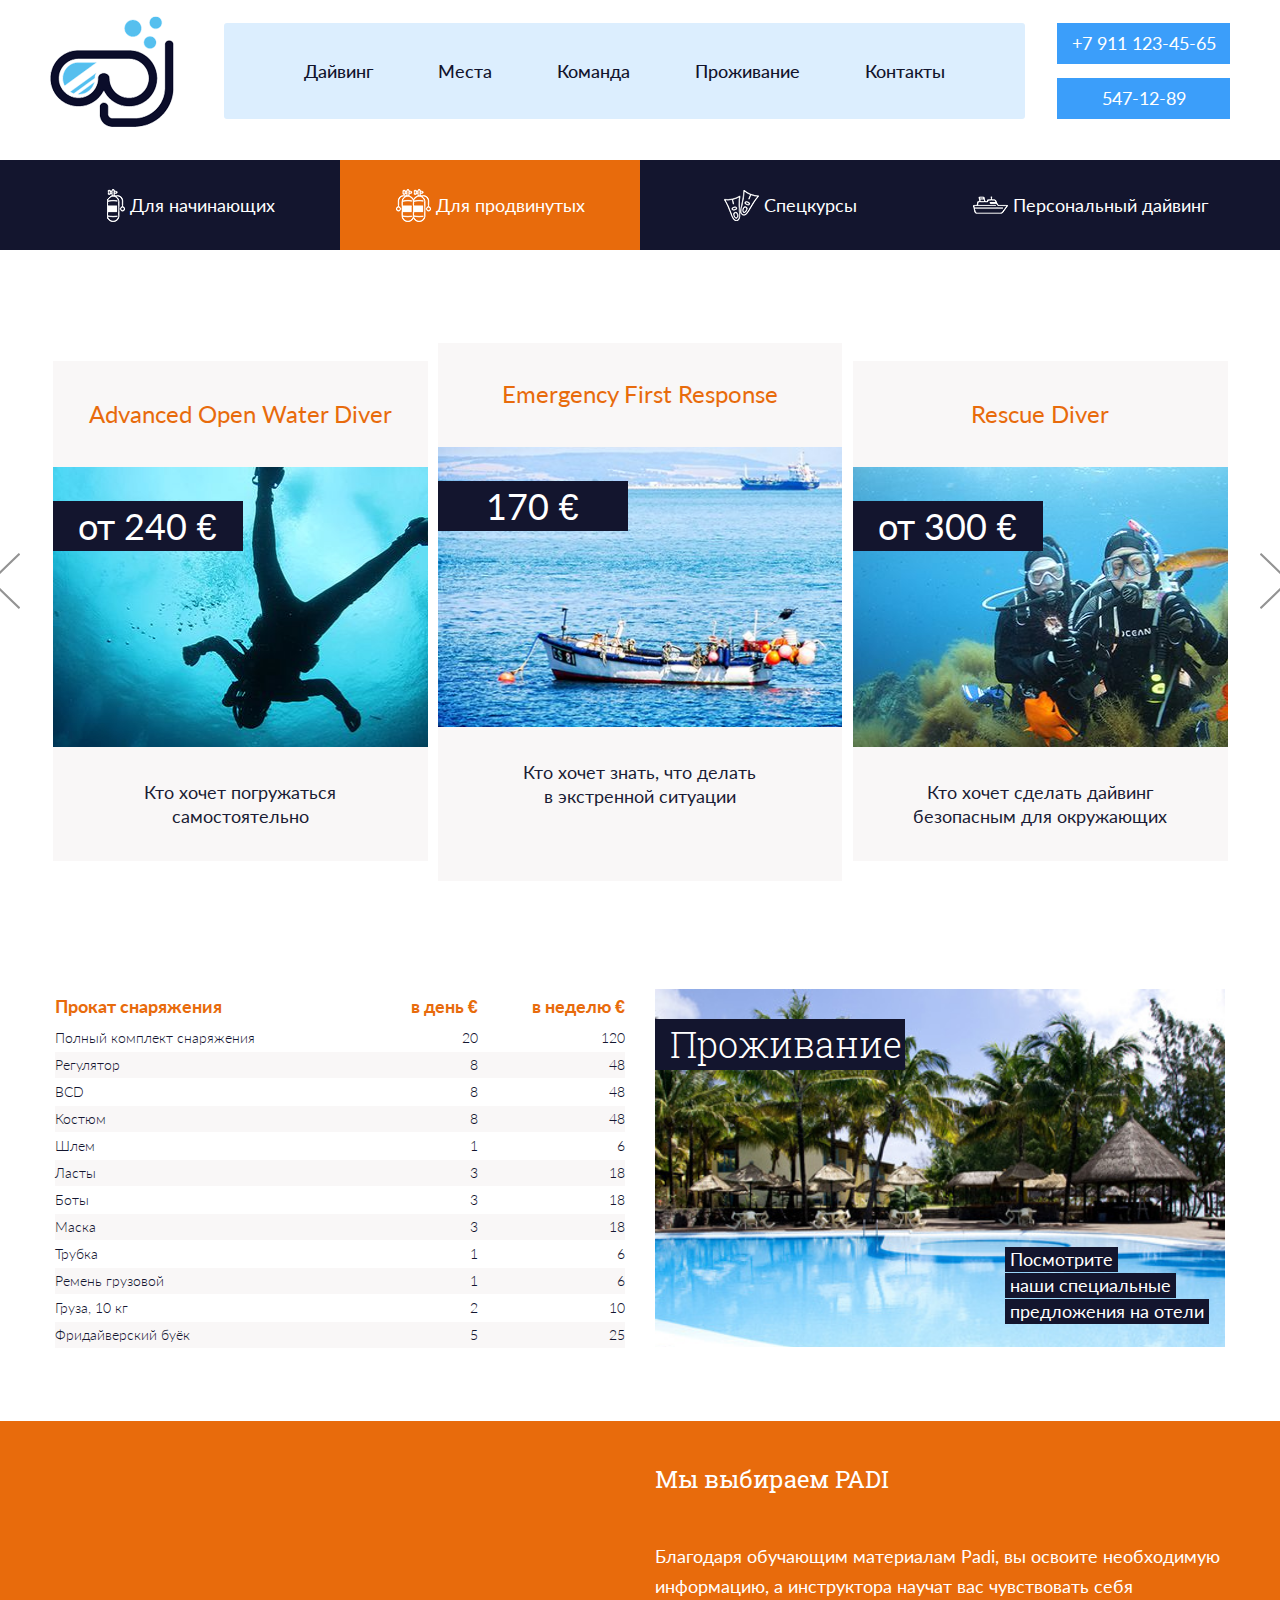
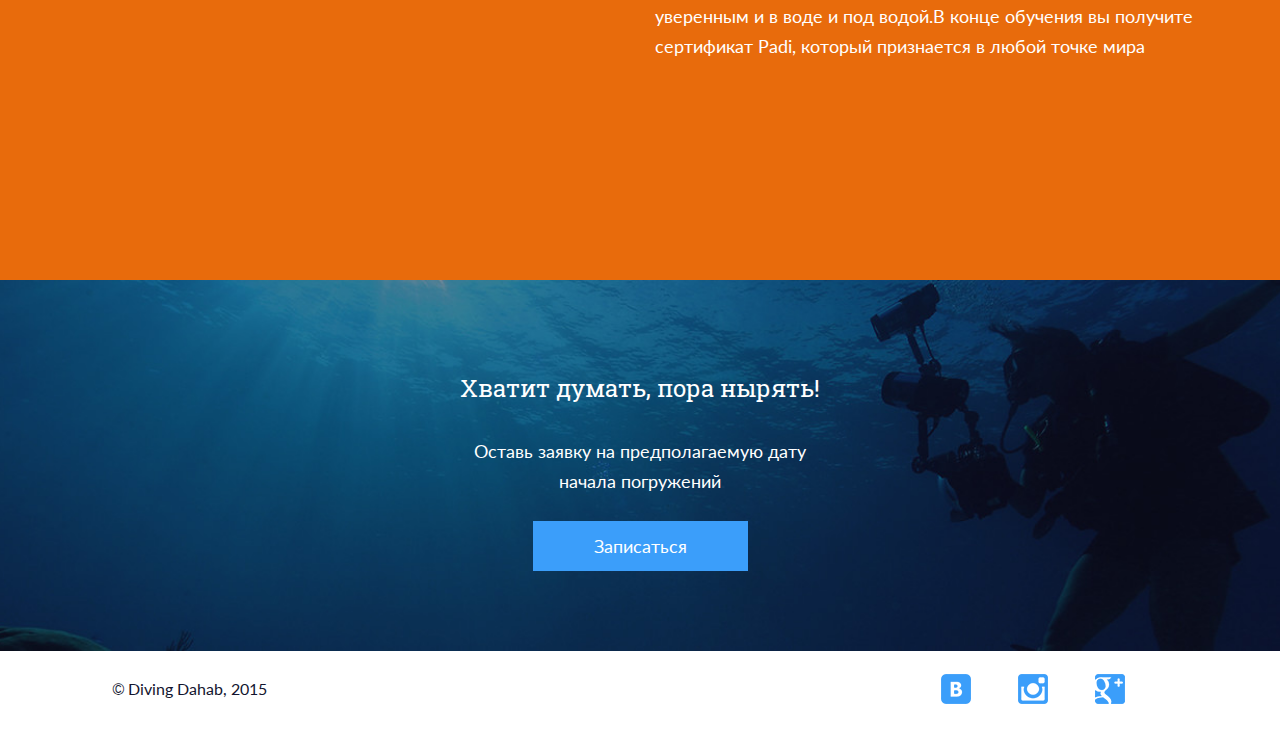
==== commit eaf21a45: "finished responsive all courses page" ====
--- a/cources-catalog.html
+++ b/cources-catalog.html
@@ -8,8 +8,6 @@
 	<link href='https://fonts.googleapis.com/css?family=Roboto+Slab:400,300&amp;subset=latin,cyrillic' rel='stylesheet' type='text/css'>
 	<link rel="stylesheet" href="css/normalize.css">
 	<link rel="stylesheet" href="css/style.css">
-	<!-- <link rel="stylesheet" href="css/tablet.css"> -->
-	<!-- <link rel="stylesheet" href="css/phone.css"> -->
 	<link rel="stylesheet" href="css/owl.carousel.css">
 </head>
 <body>
@@ -75,7 +73,7 @@
 <!--End Tab1-->
 
 
- <!--Tab 2-->
+<!--Tab 2-->
   		<div id="second" class="tabs__section">
 
 <!--Courses slider-->
@@ -167,7 +165,7 @@
 				<div class="offers">
 					<div class="container">
 						<div class="row">
-							<div class="col-md-6 col-sm-7">
+							<div class="col-lg-6 col-sm-7">
 								<table class="offers-table">
 									<tr>
 										<th>Прокат снаряжения</th>
@@ -236,7 +234,7 @@
 									</tr>
 								</table>
 							</div>
-							<div class="col-md-6 col-sm-5 col-xs-12">
+							<div class="col-lg-6 col-sm-5 col-xs-12">
 								<div class="offers-image">
 									<h3 class="service-item-title offers-img-title">Проживание</h3>
 									<p class="offers-img-text service-hover-text"><span>Посмотрите</span> <span>наши специальные</span><span> предложения на отели</span></p>
@@ -251,10 +249,10 @@
  				<div class="learning">
  					<div class="container">
  						<div class="row">
- 							<div class="col-md-6 col-sm-12">
+ 							<div class="col-lg-6 col-sm-12">
  								<div class="video-container"><iframe src="https://www.youtube.com/embed/E91O_fN4Mpo" allowfullscreen></iframe></div>
  							</div>
- 							<div class="col-md-6 hide">
+ 							<div class="col-lg-6 hide">
  								<p class="subtitle learning-title">Мы выбираем PADI</p>
  								<p class="learning-text">Благодаря обучающим материалам Padi,  вы освоите необходимую информацию, а инструктора научат вас чувствовать себя уверенным и в воде и под водой.В конце обучения вы получите сертификат Padi, который признается в любой точке мира
  								</p>
@@ -273,12 +271,6 @@
 								<p class="promo-text courses-promo-text">Оставь заявку на предполагаемую дату начала погружений</p>
 								<a href="#0" class="cd-popup-trigger promo-btn blue-btn">Записаться</a>
 							</div>
-
-
-
-							<!-- <p class="subtitle promo-title">Хватит думать, пора нырять!</p>
-							<p class="promo-text courses-promo-text">Оставь заявку на предполагаемую дату <br>начала погружений</p>
-							<a href="#0" class="cd-popup-trigger promo-btn blue-btn">Записаться</a> -->
 						</div>
 					</div>
 				</div>
@@ -370,10 +362,10 @@
  	<footer class="page-footer">
  		<div class="container">
  			<div class="row">
- 				<div class="col-md-3 col-sm-3 col-xs-4">
+ 				<div class="col-lg-3 col-sm-3 col-xs-4">
  					<p class="copywrite">&#169; Diving Dahab, 2015</p>
  				</div>
- 				<div class="col-md-3 col-md-offset-6 col-sm-4 col-sm-offset-5 col-xs-4">
+ 				<div class="col-lg-3 col-lg-offset-6 col-sm-4 col-sm-offset-5 col-xs-4">
  					<div class="socials">
 							<a href="#" class="social social-vk"></a>
 							<a href="#" class="social social-inst"></a>
@@ -418,7 +410,7 @@
        		items:3,
 	   		navigation:true,
 			navigationText:false,
-			autoPlay: 3000,
+			autoPlay:3000,
 
      		afterAction: function(el){
        //remove class active
--- a/css/style.css
+++ b/css/style.css
@@ -1399,11 +1399,7 @@
 
 .page-header {
 	min-height: 150px;
-	padding: 16px 0 26px;
-}
-
-.main-nav-inner-pages {
-	background: rgba(78,168,250, 0.2);
+	padding-top: 16px;
 }
 
 /*subheader*/
@@ -1496,6 +1492,7 @@
 
 .owl-carousel {
 	text-align: center;
+	font-size: 0;
 }
 
 .client-courses-wrap {
@@ -1505,6 +1502,7 @@
 .course-item {
 	display: inline-block;
 	margin-bottom: 17px;
+	font-size: 18px;
 }
 
 .course-item:nth-child(n+4) {
@@ -1514,13 +1512,6 @@
 .course-prev, .course-next {
 	display: none;
 }
-
-/*.owl-item.active div > a{
-	margin-top: -20px;
-	height: 540px;
-	width: 406px;
-	margin-left: -15px;
-}*/
 
 .course-item a{
 	display: block;
@@ -1607,26 +1598,9 @@
 	border: none;
 }
 
-	.hide {
-		display: none;
-	}
-
-/*.video-container iframe {
-	border: none;
-	width: 100%;
-	height: 360px;
-}*/
-
-/*.learning-title {
-	color: #fff;
-	line-height: 24px;
-	margin-bottom: 50px;
-}
-
-.learning-text {
-	line-height: 30px;
-	color: #fff;
-}*/
+.hide {
+	display: none;
+}
 
 .courses-promo {
 	min-height: 335px;
@@ -1641,13 +1615,12 @@
 	margin-bottom: 30px;
 }
 
-.courses-promo .promo-text {
+.courses-promo-text {
 	margin-bottom: 25px;
-}
-
-.courses-promo-text {
 	display: block;
 	width: 100%;
+	margin: 0 auto;
+	margin-bottom: 40px;
 }
 
 
@@ -1703,10 +1676,270 @@
 	background-position: -200px -100px ;
 }
 
+
+/*************
+
+Responsive cataloge page
+
+ *************/
+
+@media (min-width: 768px) {
+
+.subheader {
+	height: 90px;
+}
+
+.courses-nav {
+	font-size: 0;
+}
+
+.courses-nav_item {
+	font-size: 18px;
+	display: inline-block;
+	width: 25%;
+	vertical-align: middle;
+	transition: 0.15s background linear;
+}
+
+.course-name {
+	line-height: normal;
+	width: 127px;
+	padding-top: 20px;
+}
+
+.courses-nav_item:nth-child(3) .course-name{
+	padding-top: 34px;
+}
+
+/*courses-slider*/
+
+.all-courses {
+	padding: 40px 0 50px;
+	min-height: 590px;
+}
+
+.course-item {
+	margin-right: 3%;
+	width: 48.5%;
+	margin-bottom: 0;
+}
+
+.course-item:nth-child(2) {
+	margin-right: 0;
+}
+
+.course-item:nth-child(n+3) {
+	display: none;
+}
+
+.start-course:before {
+	background-position: 0 0;
+}
+
+/*Special offers*/
+
+.offers {
+	padding-bottom: 62px;
+}
+
+.offers-table {
+	display: table;
+	text-align: right;
+	font-size: 14px;
+	width: 100%;
+}
+
+.offers-table th {
+	color: #e86b0c;
+	height: 35px;
+	font-size: 18px;
+}
+
+
+tr td:first-child, tr th:first-child {
+	text-align: left;
+}
+
+tr td {
+	font-weight: 300;
+}
+
+tr:nth-child(2n) {
+	height: 28px;
+}
+
+tr:nth-child(2n+1) {
+	height: 26px;
+	background-color: #f9f7f7;
+}
+
+tr:first-child {
+	background-color: #fff;
+}
+
+/*Video learning block*/
+
+.learning {
+	min-height: 357px;
+}
+
+.video-container iframe {
+	height: 358px;
+}
+
+.courses-promo  {
+	padding: 60px 0 65px;
+}
+
+.courses-promo-text {
+	width: 350px;
+}
+
+.page-footer {
+	min-height: 85px;
+}
+}
+
+/*Large screens*/
+
+@media (min-width: 1220px){
+
+.main-nav-inner-pages {
+	background: rgba(78,168,250, 0.2);
+}
+
+.course-name {
+	vertical-align: middle;
+	height: 90px;
+	width: auto;
+	line-height: 90px;
+	padding-top: 0;
+}
+
+.courses-nav_item:nth-child(3) .course-name {
+	padding-top: 0;
+}
+
+/*courses-slider*/
+
+.all-courses {
+	min-height: 715px;
+	padding: 93px 0 90px;
+}
+
+.owl-item {
+	width: 375px;
+}
+
+.course-item {
+	width: 375px;
+	margin: 18px auto;
+}
+
+.client-courses-wrap {
+	padding: 0;
+}
+
+.owl-item.active div > a{
+	margin-top: -20px;
+	height: 540px;
+	width: 404px;
+	margin-left: -15px;
+}
+
+.course-item a{
+	width: 375px;
+}
+
+.course-title {
+	font-size: 24px;
+}
+
+.owl-prev {
+	position: absolute;
+	background: url(../img/sprites.png) no-repeat -150px 0;
+	width: 30px;
+	height: 56px;
+	left: -50px;
+	top: 210px;
+	cursor: pointer;
+}
+
+.owl-prev:hover {
+	background: url(../img/sprites.png) no-repeat -180px 0;
+}
+
+.owl-next {
+	position: absolute;
+	background: url(../img/sprites.png) no-repeat -215px 0;
+	width: 30px;
+	height: 56px;
+	cursor: pointer;
+	right: -50px;
+	top: 210px;
+}
+
+.owl-next:hover {
+	background: url(../img/sprites.png) no-repeat -250px 0;
+}
+
+/*End courses-slider*/
+
+.offers {
+	padding-bottom: 73px;
+	min-height: 430px;
+}
+
+.learning {
+	min-height: 445px;
+	padding: 46px 0;
+	background-color: #e86b0c;
+}
+
+.hide {
+	display: block;
+}
+
+.video-container iframe {
+	position: static;
+	height: 360px;
+}
+
+.learning-title {
+	color: #fff;
+	line-height: 24px;
+	margin-bottom: 50px;
+}
+
+.learning-text {
+	line-height: 30px;
+	color: #fff;
+}
+
+.courses-promo {
+	min-height: 355px;
+	padding: 90px 0 80px;
+}
+
+.courses-promo-text {
+	margin-bottom: 25px;
+}
+
+.page-footer {
+	min-height: 78px;
+}
+}
+
+
 /*End catalog page*/
 
 
-/*Single course page*/
+
+/*
+
+Single course page
+
+*/
 
 .single-course {
 	min-height: 480px;
